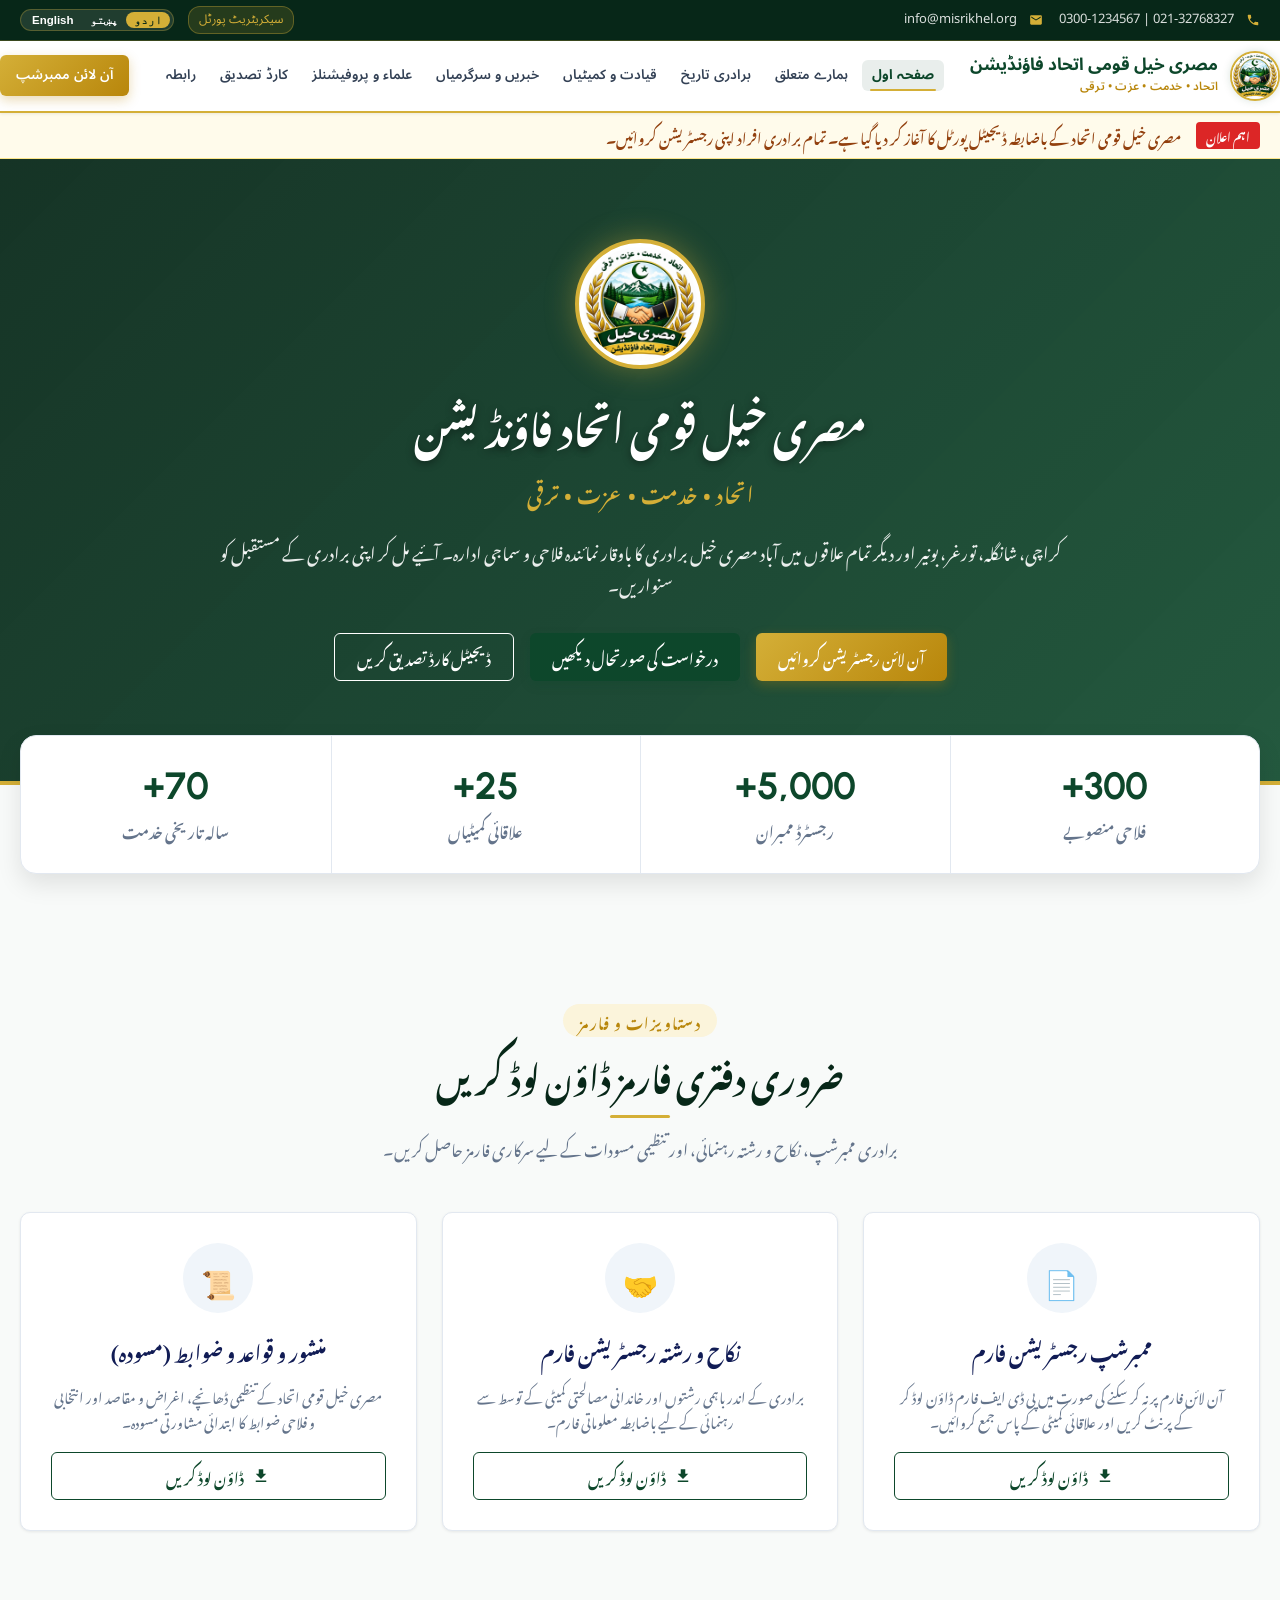
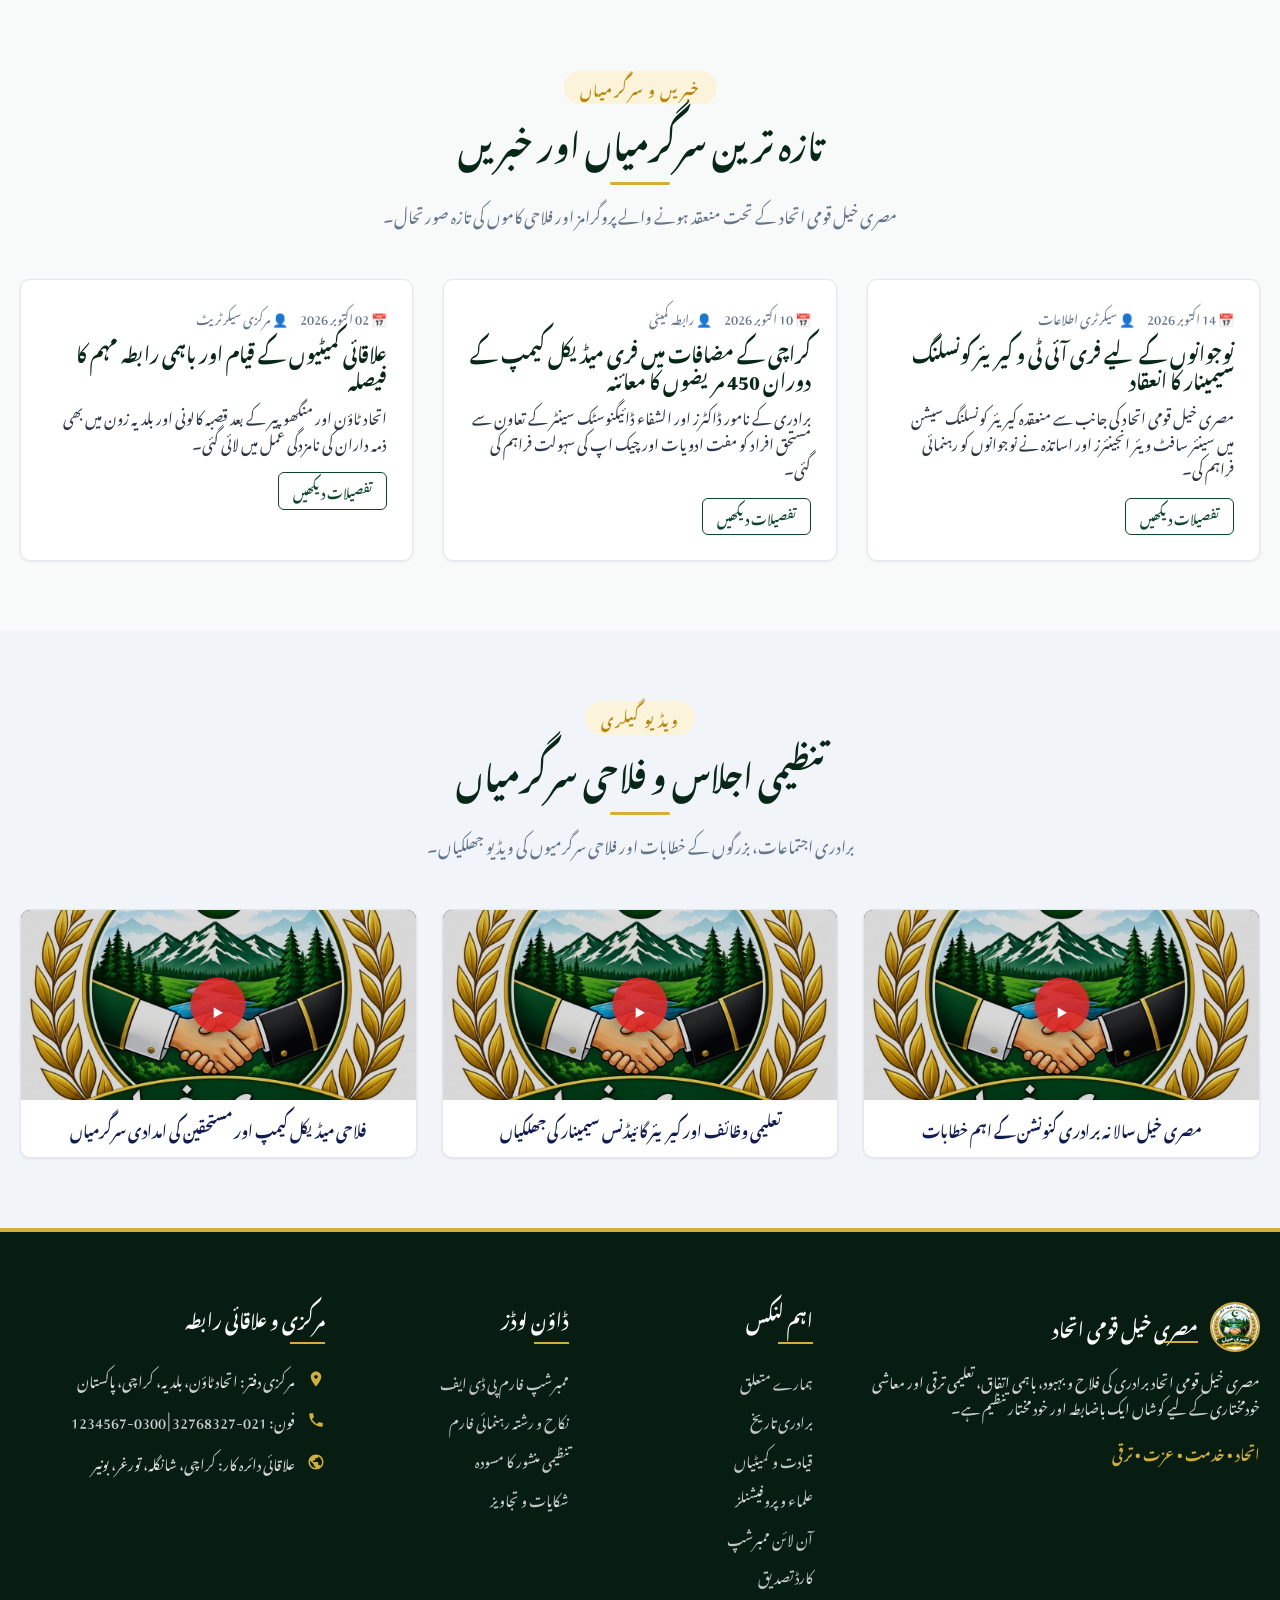
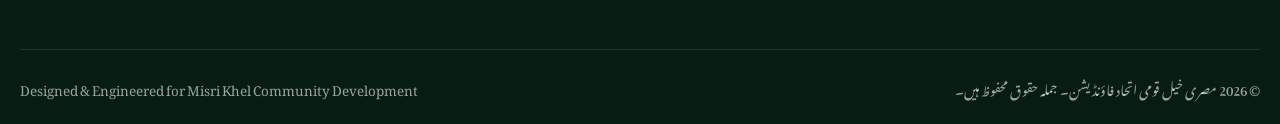
==== index.html @ 54c55845 "Move index.html to root directory" ====
<!DOCTYPE html>
<html lang="ur" dir="rtl">
<head>
    <meta charset="UTF-8">
    <meta name="viewport" content="width=device-width, initial-scale=1.0">
    <title>مصری خیل قومی اتحاد فاؤنڈیشن | Misri Khel Qaumi Ittehad</title>
    <link rel="icon" type="image/jpeg" href="/images/logo.jpg">
    <link rel="stylesheet" href="/frontend/src/css/style.css">
    <link rel="stylesheet" href="/frontend/src/css/rtl.css">
</head>
<body class="lang-ur">

    <!-- Top Contact Bar -->
    <div class="top-bar">
        <div class="container top-bar-inner">
            <div class="top-bar-contact">
                <div class="top-bar-contact-item">
                    <svg viewBox="0 0 24 24"><path d="M6.62 10.79c1.44 2.83 3.76 5.14 6.59 6.59l2.2-2.2c.27-.27.67-.36 1.02-.24 1.12.37 2.33.57 3.57.57.55 0 1 .45 1 1V20c0 .55-.45 1-1 1-9.39 0-17-7.61-17-17 0-.55.45-1 1-1h3.5c.55 0 1 .45 1 1 0 1.25.2 2.45.57 3.57.11.35.03.74-.25 1.02l-2.2 2.2z"/></svg>
                    <span>021-32768327 | 0300-1234567</span>
                </div>
                <div class="top-bar-contact-item">
                    <svg viewBox="0 0 24 24"><path d="M20 4H4c-1.1 0-2 .9-2 2v12c0 1.1.9 2 2 2h16c1.1 0 2-.9 2-2V6c0-1.1-.9-2-2-2zm0 4l-8 5-8-5V6l8 5 8-5v2z"/></svg>
                    <span>info@misrikhel.org</span>
                </div>
            </div>

            <div style="display: flex; align-items: center; gap: 14px;">
                <!-- Admin Secretariat Link in Top Utility Bar -->
                <a href="/admin.html" class="top-bar-admin-badge" data-i18n="nav_admin">
                    <svg width="12" height="12" viewBox="0 0 24 24" fill="currentColor"><path d="M18 8h-1V6c0-2.76-2.24-5-5-5S7 3.24 7 6v2H6c-1.1 0-2 .9-2 2v10c0 1.1.9 2 2 2h12c1.1 0 2-.9 2-2V10c0-1.1-.9-2-2-2zm-6 9c-1.1 0-2-.9-2-2s.9-2 2-2 2 .9 2 2-.9 2-2 2zm3.1-9H8.9V6c0-1.71 1.39-3.1 3.1-3.1 1.71 0 3.1 1.39 3.1 3.1v2z"/></svg>
                    <span>سیکریٹریٹ پورٹل</span>
                </a>

                <!-- Language Selector -->
                <div class="lang-selector">
                    <button class="lang-btn active" data-lang="ur">اردو</button>
                    <button class="lang-btn" data-lang="ps">پښتو</button>
                    <button class="lang-btn" data-lang="en">English</button>
                </div>
            </div>
        </div>
    </div>

    <!-- Main Navigation Header -->
    <header class="main-header">
        <div class="container header-inner">
            <a href="/index.html" class="brand-wrapper">
                <img src="/images/logo.jpg" alt="Logo" class="brand-logo">
                <div class="brand-titles">
                    <span class="brand-name" data-i18n="org_name">مصری خیل قومی اتحاد فاؤنڈیشن</span>
                    <span class="brand-motto" data-i18n="motto">اتحاد • خدمت • عزت • ترقی</span>
                </div>
            </a>

            <nav>
                <ul class="nav-menu">
                    <li><a href="/index.html" class="nav-link active" data-i18n="nav_home">صفحہ اول</a></li>
                    <li><a href="/about.html" class="nav-link" data-i18n="nav_about">ہمارے متعلق</a></li>
                    <li><a href="/history.html" class="nav-link" data-i18n="nav_history">برادری تاریخ</a></li>
                    <li><a href="/leadership.html" class="nav-link" data-i18n="nav_leadership">قیادت و کمیٹیاں</a></li>
                    <li><a href="/news-events.html" class="nav-link" data-i18n="nav_news">خبریں و سرگرمیاں</a></li>
                    <li><a href="/professionals.html" class="nav-link" data-i18n="nav_professionals">علماء و پروفیشنلز</a></li>
                    <li><a href="/verify.html" class="nav-link" data-i18n="nav_verify">کارڈ تصدیق</a></li>
                    <li><a href="/contact.html" class="nav-link" data-i18n="nav_contact">رابطہ</a></li>
                </ul>
            </nav>

            <div class="header-actions">
                <a href="/membership.html" class="btn btn-gold" data-i18n="btn_join">آن لائن ممبرشپ</a>
                <button class="mobile-toggle" aria-label="Toggle navigation">☰</button>
            </div>
        </div>
    </header>

    <!-- Urgent Announcement Marquee -->
    <div class="announcement-ticker">
        <div class="container ticker-inner">
            <span class="ticker-badge" data-i18n="ticker_label">اہم اعلان</span>
            <span class="ticker-text" data-i18n="ticker_text">مصری خیل قومی اتحاد کے باضابطہ ڈیجیٹل پورٹل کا آغاز کر دیا گیا ہے۔ تمام برادری افراد آن لائن رجسٹریشن فارم پر کر کے ڈیجیٹل کارڈ حاصل کر سکتے ہیں۔</span>
        </div>
    </div>

    <!-- Hero Section -->
    <section class="hero-section">
        <div class="container hero-content">
            <img src="/images/logo.jpg" alt="Misri Khel Emblem" class="hero-crest">
            <h1 class="hero-title" data-i18n="hero_title">مصری خیل قومی اتحاد فاؤنڈیشن</h1>
            <p class="hero-subtitle" data-i18n="hero_sub">اتحاد • خدمت • عزت • ترقی</p>
            <p class="hero-desc" data-i18n="hero_desc">
                کراچی، شانگلہ، تورغر، بونیر اور دیگر تمام علاقوں میں آباد مصری خیل برادری کا باوقار نمائندہ فلاحی و سماجی ادارہ۔ آئیے مل کر اپنی برادری کے مستقبل کو سنواریں اور باہمی تعاون کو فروغ دیں۔
            </p>
            <div class="hero-buttons">
                <a href="/membership.html" class="btn btn-gold" data-i18n="btn_apply">آن لائن رجسٹریشن کروائیں</a>
                <a href="/membership.html#track-status" class="btn btn-primary" data-i18n="btn_track">درخواست کی صورتحال دیکھیں</a>
                <a href="/verify.html" class="btn btn-outline" style="border-color: #fff; color: #fff;" data-i18n="btn_verify_hero">ڈیجیٹل کارڈ تصدیق کریں</a>
            </div>
        </div>
    </section>

    <!-- Live Statistics Counters (bmjr.net Counter Style) -->
    <section class="stats-section">
        <div class="container">
            <div class="stats-grid">
                <div class="stat-card">
                    <div class="stat-number">300+</div>
                    <div class="stat-label" data-i18n="stat_welfare">فلاحی منصوبے</div>
                </div>
                <div class="stat-card">
                    <div class="stat-number">5,000+</div>
                    <div class="stat-label" data-i18n="stat_members">رجسٹرڈ ممبران</div>
                </div>
                <div class="stat-card">
                    <div class="stat-number">25+</div>
                    <div class="stat-label" data-i18n="stat_committees">علاقائی کمیٹیاں</div>
                </div>
                <div class="stat-card">
                    <div class="stat-number">70+</div>
                    <div class="stat-label" data-i18n="stat_serving">سالہ تاریخی خدمت</div>
                </div>
            </div>
        </div>
    </section>

    <!-- Download Center (Bantva Memon Jamat Style Download Box) -->
    <section class="section-padding" id="downloads-section">
        <div class="container">
            <div class="section-header">
                <span class="section-tag" data-i18n="dl_section_tag">دستاویزات و فارمز</span>
                <h2 class="section-title" data-i18n="dl_section_title">ضروری دفتری فارمز ڈاؤن لوڈ کریں</h2>
                <p class="section-subtitle" data-i18n="dl_sub">برادری ممبرشپ، نکاح و رشتہ رہنمائی، اور تنظیمی مسودات کے لیے سرکاری فارمز حاصل کریں۔</p>
            </div>

            <div class="downloads-grid">
                <!-- Download Card 1: Membership Form -->
                <div class="download-box">
                    <div class="download-icon">📄</div>
                    <h3 class="download-title" data-i18n="dl_card1_title">ممبرشپ رجسٹریشن فارم</h3>
                    <p style="color: var(--text-muted); font-size: 14px; margin-bottom: 20px;">
                        آن لائن فارم پر نہ کر سکنے کی صورت میں پی ڈی ایف فارم ڈاؤن لوڈ کر کے پرنٹ کریں اور علاقائی کمیٹی کے پاس جمع کروائیں۔
                    </p>
                    <a href="/static/cards/card_MKQI_2026_0001.pdf" target="_blank" class="btn btn-outline" style="width: 100%;">
                        <svg width="18" height="18" viewBox="0 0 24 24" fill="currentColor"><path d="M19 9h-4V3H9v6H5l7 7 7-7zM5 18v2h14v-2H5z"/></svg>
                        <span data-i18n="btn_download">ڈاؤن لوڈ کریں (PDF)</span>
                    </a>
                </div>

                <!-- Download Card 2: Engagement / Family Liaison Form -->
                <div class="download-box">
                    <div class="download-icon">🤝</div>
                    <h3 class="download-title" data-i18n="dl_card2_title">نکاح و رشتہ رجسٹریشن فارم</h3>
                    <p style="color: var(--text-muted); font-size: 14px; margin-bottom: 20px;">
                        برادری کے اندر باہمی رشتوں اور خاندانی مصالحتی کمیٹی کے توسط سے رہنمائی کے لیے باضابطہ معلوماتی فارم۔
                    </p>
                    <a href="/static/cards/card_MKQI_2026_0001.pdf" target="_blank" class="btn btn-outline" style="width: 100%;">
                        <svg width="18" height="18" viewBox="0 0 24 24" fill="currentColor"><path d="M19 9h-4V3H9v6H5l7 7 7-7zM5 18v2h14v-2H5z"/></svg>
                        <span data-i18n="btn_download">ڈاؤن لوڈ کریں (PDF)</span>
                    </a>
                </div>

                <!-- Download Card 3: Constitution / By-laws Draft -->
                <div class="download-box">
                    <div class="download-icon">📜</div>
                    <h3 class="download-title" data-i18n="dl_card3_title">منشور و قواعد و ضوابط (مسودہ)</h3>
                    <p style="color: var(--text-muted); font-size: 14px; margin-bottom: 20px;">
                        مصری خیل قومی اتحاد کے تنظیمی ڈھانچے، اغراض و مقاصد اور انتخابی و فلاحی ضوابط کا ابتدائی مشاورتی مسودہ۔
                    </p>
                    <a href="/static/cards/card_MKQI_2026_0001.pdf" target="_blank" class="btn btn-outline" style="width: 100%;">
                        <svg width="18" height="18" viewBox="0 0 24 24" fill="currentColor"><path d="M19 9h-4V3H9v6H5l7 7 7-7zM5 18v2h14v-2H5z"/></svg>
                        <span data-i18n="btn_download">ڈاؤن لوڈ کریں (PDF)</span>
                    </a>
                </div>
            </div>
        </div>
    </section>


    <!-- News & Activities Section -->
    <section class="section-padding">
        <div class="container">
            <div class="section-header">
                <span class="section-tag" data-i18n="nav_news">خبریں و سرگرمیاں</span>
                <h2 class="section-title">تازہ ترین سرگرمیاں اور خبریں</h2>
                <p class="section-subtitle">مصری خیل قومی اتحاد کے تحت منعقد ہونے والے پروگرامز اور فلاحی کاموں کی تازہ صورتحال۔</p>
            </div>

            <div class="news-grid" id="news-container">
                <div class="news-card">
                    <div class="news-body">
                        <div class="news-meta">
                            <span>📅 14 اکتوبر 2026</span>
                            <span>👤 سیکرٹری اطلاعات</span>
                        </div>
                        <h3 class="news-title">نوجوانوں کے لیے فری آئی ٹی و کیریئر کونسلنگ سیمینار کا انعقاد</h3>
                        <p class="news-excerpt">
                            مصری خیل قومی اتحاد کی جانب سے منعقدہ کیریئر کونسلنگ سیشن میں سینئر سافٹ ویئر انجینئرز اور اساتذہ نے نوجوانوں کو رہنمائی فراہم کی۔
                        </p>
                        <a href="/news-events.html" class="btn btn-outline" style="padding: 6px 14px; font-size: 13px;">تفصیلات دیکھیں</a>
                    </div>
                </div>

                <div class="news-card">
                    <div class="news-body">
                        <div class="news-meta">
                            <span>📅 10 اکتوبر 2026</span>
                            <span>👤 رابطہ کمیٹی</span>
                        </div>
                        <h3 class="news-title">کراچی کے مضافات میں فری میڈیکل کیمپ کے دوران 450 مریضوں کا معائنہ</h3>
                        <p class="news-excerpt">
                            برادری کے نامور ڈاکٹرز اور الشفاء ڈائیگنوسٹک سینٹر کے تعاون سے مستحق افراد کو مفت ادویات اور چیک اپ کی سہولت فراہم کی گئی۔
                        </p>
                        <a href="/news-events.html" class="btn btn-outline" style="padding: 6px 14px; font-size: 13px;">تفصیلات دیکھیں</a>
                    </div>
                </div>

                <div class="news-card">
                    <div class="news-body">
                        <div class="news-meta">
                            <span>📅 02 اکتوبر 2026</span>
                            <span>👤 مرکزی سیکرٹریٹ</span>
                        </div>
                        <h3 class="news-title">علاقائی کمیٹیوں کے قیام اور باہمی رابطہ مہم کا فیصلہ</h3>
                        <p class="news-excerpt">
                            اتحاد ٹاؤن اور منگھوپیر کے بعد قصبہ کالونی اور بلدیہ زون میں بھی ذمہ داران کی نامزدگی عمل میں لائی گئی۔
                        </p>
                        <a href="/news-events.html" class="btn btn-outline" style="padding: 6px 14px; font-size: 13px;">تفصیلات دیکھیں</a>
                    </div>
                </div>
            </div>
        </div>
    </section>

    <!-- Video Gallery Section (Matching bmjr.net Video Grid) -->
    <section class="section-padding" style="background: #F1F5F9;">
        <div class="container">
            <div class="section-header">
                <span class="section-tag" data-i18n="video_tag">ویڈیو گیلری</span>
                <h2 class="section-title" data-i18n="video_title">تنظیمی اجلاس و فلاحی سرگرمیاں</h2>
                <p class="section-subtitle">برادری اجتماعات، بزرگوں کے خطابات اور فلاحی سرگرمیوں کی ویڈیو جھلکیاں۔</p>
            </div>

            <div class="video-grid">
                <div class="video-card">
                    <div class="video-thumb">
                        <img src="/images/logo.jpg" alt="Video thumb">
                        <div class="video-play-btn">▶</div>
                    </div>
                    <div class="video-title">مصری خیل سالانہ برادری کنونشن کے اہم خطابات</div>
                </div>

                <div class="video-card">
                    <div class="video-thumb">
                        <img src="/images/logo.jpg" alt="Video thumb">
                        <div class="video-play-btn">▶</div>
                    </div>
                    <div class="video-title">تعلیمی وظائف اور کیریئر گائیڈنس سیمینار کی جھلکیاں</div>
                </div>

                <div class="video-card">
                    <div class="video-thumb">
                        <img src="/images/logo.jpg" alt="Video thumb">
                        <div class="video-play-btn">▶</div>
                    </div>
                    <div class="video-title">فلاحی میڈیکل کیمپ اور مستحقین کی امدادی سرگرمیاں</div>
                </div>
            </div>
        </div>
    </section>

    <!-- Institutional Footer (Bantva Memon Jamat Style) -->
    <footer class="main-footer">
        <div class="container">
            <div class="footer-grid">
                <!-- Col 1: About -->
                <div class="footer-col footer-about">
                    <div style="display: flex; align-items: center; gap: 12px; margin-bottom: 15px;">
                        <img src="/images/logo.jpg" alt="Logo" style="width: 50px; height: 50px; border-radius: 50%; border: 2px solid var(--secondary);">
                        <h4 style="margin-bottom: 0; padding-bottom: 0;" data-i18n="org_name_short">مصری خیل قومی اتحاد</h4>
                    </div>
                    <p data-i18n="footer_about_text">
                        مصری خیل قومی اتحاد برادری کی فلاح و بہبود، باہمی اتفاق، تعلیمی ترقی اور معاشی خودمختاری کے لیے کوشاں ایک باضابطہ اور خود مختار تنظیم ہے۔
                    </p>
                    <p style="color: var(--secondary); font-weight: 600;" data-i18n="motto">اتحاد • خدمت • عزت • ترقی</p>
                </div>

                <!-- Col 2: Quick Links -->
                <div class="footer-col">
                    <h4 data-i18n="footer_links_title">اہم لنکس</h4>
                    <ul class="footer-links">
                        <li><a href="/about.html" data-i18n="nav_about">ہمارے متعلق</a></li>
                        <li><a href="/history.html" data-i18n="nav_history">برادری تاریخ</a></li>
                        <li><a href="/leadership.html" data-i18n="nav_leadership">قیادت و کمیٹیاں</a></li>
                        <li><a href="/professionals.html" data-i18n="nav_professionals">علماء و پروفیشنلز ڈائریکٹری</a></li>
                        <li><a href="/membership.html" data-i18n="btn_join">آن لائن ممبرشپ فارم</a></li>
                        <li><a href="/verify.html" data-i18n="nav_verify">ڈیجیٹل کارڈ کی تصدیق</a></li>
                    </ul>
                </div>

                <!-- Col 3: Downloads & Policies -->
                <div class="footer-col">
                    <h4 data-i18n="nav_downloads">ڈاؤن لوڈز و منشور</h4>
                    <ul class="footer-links">
                        <li><a href="#downloads-section">ممبرشپ فارم پی ڈی ایف</a></li>
                        <li><a href="#downloads-section">نکاح و رشتہ رہنمائی فارم</a></li>
                        <li><a href="#downloads-section">تنظیمی منشور کا مسودہ</a></li>
                        <li><a href="/contact.html">شکایات و تجاویز</a></li>
                    </ul>
                </div>

                <!-- Col 4: Contact & Secretariat -->
                <div class="footer-col">
                    <h4 data-i18n="footer_contact_title">مرکزی و علاقائی رابطہ</h4>
                    <div class="footer-contact-item">
                        <svg viewBox="0 0 24 24"><path d="M12 2C8.13 2 5 5.13 5 9c0 5.25 7 13 7 13s7-7.75 7-13c0-3.87-3.13-7-7-7zm0 9.5c-1.38 0-2.5-1.12-2.5-2.5s1.12-2.5 2.5-2.5 2.5 1.12 2.5 2.5-1.12 2.5-2.5 2.5z"/></svg>
                        <span data-i18n="footer_address">مرکزی دفتر: اتحاد ٹاؤن، بلدیہ، کراچی، پاکستان</span>
                    </div>
                    <div class="footer-contact-item">
                        <svg viewBox="0 0 24 24"><path d="M6.62 10.79c1.44 2.83 3.76 5.14 6.59 6.59l2.2-2.2c.27-.27.67-.36 1.02-.24 1.12.37 2.33.57 3.57.57.55 0 1 .45 1 1V20c0 .55-.45 1-1 1-9.39 0-17-7.61-17-17 0-.55.45-1 1-1h3.5c.55 0 1 .45 1 1 0 1.25.2 2.45.57 3.57.11.35.03.74-.25 1.02l-2.2 2.2z"/></svg>
                        <span>فون: 021-32768327 | 0300-1234567</span>
                    </div>
                    <div class="footer-contact-item">
                        <svg viewBox="0 0 24 24"><path d="M12 2C6.48 2 2 6.48 2 12s4.48 10 10 10 10-4.48 10-10S17.52 2 12 2zm-1 17.93c-3.95-.49-7-3.85-7-7.93 0-.62.08-1.21.21-1.79L9 15v1c0 1.1.9 2 2 2v1.93zm6.9-2.54c-.26-.81-1-1.39-1.9-1.39h-1v-3c0-.55-.45-1-1-1H8v-2h2c.55 0 1-.45 1-1V7h2c1.1 0 2-.9 2-2v-.41c2.93 1.19 5 4.06 5 7.41 0 2.08-.8 3.97-2.1 5.39z"/></svg>
                        <span data-i18n="footer_regions">علاقائی دائرہ کار: کراچی، شانگلہ، تورغر، بونیر</span>
                    </div>
                </div>
            </div>

            <div class="footer-bottom">
                <span data-i18n="copyright">© 2026 مصری خیل قومی اتحاد فاؤنڈیشن۔ جملہ حقوق محفوظ ہیں۔</span>
                <span>Designed & Engineered for Misri Khel Community Development</span>
            </div>
        </div>
    </footer>

    <!-- Scripts -->
    <script src="/frontend/src/js/i18n.js"></script>
    <script src="/frontend/src/js/api.js"></script>
    <script src="/frontend/src/js/app.js"></script>
</body>
</html>
---- frontend/src/css/style.css ----
/* Misri Khel Qaumi Ittehad - Design System & Stylesheet */
@import url('https://fonts.googleapis.com/css2?family=Noto+Nastaliq+Urdu:wght@400;700&family=Noto+Sans+Arabic:wght@400;600;700&family=Outfit:wght@300;400;500;600;700&family=Urbanist:wght@400;500;600;700&display=swap');

:root {
    --primary: #0D472B;
    --primary-light: #145A32;
    --primary-dark: #072718;
    --secondary: #D4AF37;
    --secondary-dark: #B8860B;
    --secondary-light: #FBF4DB;
    --accent: #F59E0B;
    --dark: #111C55;
    --text-main: #2D3748;
    --text-muted: #64748B;
    --bg-light: #F8FAF9;
    --bg-subtle: #F0F5FA;
    --white: #FFFFFF;
    --border: #E2E8F0;
    --shadow-sm: 0 1px 3px rgba(0,0,0,0.08);
    --shadow-md: 0 4px 14px rgba(13, 71, 43, 0.08);
    --shadow-lg: 0 10px 25px rgba(0,0,0,0.1);
    --radius-sm: 6px;
    --radius-md: 10px;
    --radius-lg: 16px;
    --radius-full: 9999px;
    --font-en: 'Urbanist', 'Outfit', sans-serif;
    --font-ur: 'Noto Nastaliq Urdu', 'Noto Sans Arabic', serif;
    --font-ps: 'Noto Sans Arabic', 'Noto Nastaliq Urdu', sans-serif;
    --transition: all 0.25s ease-in-out;
}

* {
    margin: 0;
    padding: 0;
    box-sizing: border-box;
}

body {
    font-family: var(--font-ur);
    color: var(--text-main);
    background-color: var(--bg-light);
    line-height: 1.8;
    overflow-x: hidden;
}

body.lang-en {
    font-family: var(--font-en);
    line-height: 1.6;
}

body.lang-ps {
    font-family: var(--font-ps);
    line-height: 1.8;
}

a {
    color: inherit;
    text-decoration: none;
    transition: var(--transition);
}

img {
    max-width: 100%;
    height: auto;
    display: block;
}

/* Container */
.container {
    width: 100%;
    max-width: 1280px;
    margin: 0 auto;
    padding: 0 20px;
}

/* Top Bar */
.top-bar {
    background: #072718;
    color: rgba(255, 255, 255, 0.9);
    font-size: 13px;
    padding: 6px 0;
    border-bottom: 1px solid rgba(212, 175, 55, 0.25);
    font-family: 'Noto Sans Arabic', 'Segoe UI', Tahoma, sans-serif;
}

.top-bar-inner {
    display: flex;
    justify-content: space-between;
    align-items: center;
    gap: 12px;
}

.top-bar-contact {
    display: flex;
    align-items: center;
    gap: 16px;
}

.top-bar-contact-item {
    display: flex;
    align-items: center;
    gap: 6px;
    color: rgba(255, 255, 255, 0.85);
}

.top-bar-contact-item svg {
    fill: var(--secondary);
    width: 14px;
    height: 14px;
}

.top-bar-admin-badge {
    display: inline-flex;
    align-items: center;
    gap: 5px;
    padding: 2px 10px;
    border-radius: 12px;
    background: rgba(212, 175, 55, 0.15);
    border: 1px solid rgba(212, 175, 55, 0.35);
    color: var(--secondary);
    font-size: 12px;
    text-decoration: none;
    transition: var(--transition);
}

.top-bar-admin-badge:hover {
    background: var(--secondary);
    color: #072718;
}

.top-bar-social {
    display: flex;
    align-items: center;
    gap: 12px;
}

.top-bar-social a {
    color: rgba(255, 255, 255, 0.85);
    display: flex;
    align-items: center;
    justify-content: center;
    transition: var(--transition);
}

.top-bar-social a:hover {
    color: var(--secondary);
}

/* Language Selector */
.lang-selector {
    display: flex;
    align-items: center;
    background: rgba(255, 255, 255, 0.1);
    border: 1px solid rgba(212, 175, 55, 0.3);
    border-radius: 16px;
    padding: 2px 3px;
}

.lang-btn {
    background: transparent;
    border: none;
    color: #fff;
    padding: 2px 8px;
    font-size: 11.5px;
    cursor: pointer;
    border-radius: 12px;
    transition: var(--transition);
    font-weight: 600;
}

.lang-btn.active {
    background: var(--secondary);
    color: #072718;
}

/* Main Navigation Bar */
.main-header {
    background: #fff;
    box-shadow: var(--shadow-sm);
    position: sticky;
    top: 0;
    z-index: 1000;
    border-bottom: 2px solid var(--secondary);
}

.header-inner {
    display: flex;
    align-items: center;
    justify-content: space-between;
    padding: 10px 0;
    gap: 15px;
}

.brand-wrapper {
    display: flex;
    align-items: center;
    gap: 12px;
    flex-shrink: 0;
    text-decoration: none;
}

.brand-logo {
    width: 50px;
    height: 50px;
    object-fit: contain;
    border-radius: 50%;
    box-shadow: 0 0 8px rgba(13, 71, 43, 0.15);
    border: 2px solid var(--secondary);
    background: #fff;
    flex-shrink: 0;
}

.brand-titles {
    display: flex;
    flex-direction: column;
}

.brand-name {
    font-size: 17px;
    font-weight: 700;
    color: var(--primary);
    line-height: 1.25;
    font-family: 'Noto Sans Arabic', 'Segoe UI', Tahoma, sans-serif;
}

.brand-motto {
    font-size: 11.5px;
    color: var(--secondary-dark);
    font-weight: 600;
    letter-spacing: 0.2px;
    font-family: 'Noto Sans Arabic', 'Segoe UI', Tahoma, sans-serif;
}

.nav-menu {
    display: flex;
    align-items: center;
    list-style: none;
    gap: 4px;
    margin: 0;
    padding: 0;
    font-family: 'Noto Sans Arabic', 'Segoe UI', Tahoma, sans-serif;
}

.nav-link {
    font-size: 13.5px;
    font-weight: 600;
    color: #334155;
    padding: 6px 10px;
    border-radius: 6px;
    position: relative;
    transition: var(--transition);
    white-space: nowrap;
    display: inline-block;
    line-height: 1.4;
    text-decoration: none;
}

.nav-link:hover {
    color: var(--primary);
    background: rgba(13, 71, 43, 0.06);
}

.nav-link.active {
    color: var(--primary);
    background: rgba(13, 71, 43, 0.09);
    font-weight: 700;
}

.nav-link.active::after {
    content: '';
    position: absolute;
    bottom: 0px;
    left: 8px;
    right: 8px;
    height: 2px;
    background: var(--secondary);
    border-radius: 2px;
}

.header-actions {
    display: flex;
    align-items: center;
    gap: 10px;
    flex-shrink: 0;
}

.header-actions .btn {
    padding: 8px 16px;
    font-size: 13.5px;
    white-space: nowrap;
    font-family: 'Noto Sans Arabic', 'Segoe UI', Tahoma, sans-serif;
    border-radius: 6px;
}

.btn {
    display: inline-flex;
    align-items: center;
    justify-content: center;
    gap: 8px;
    padding: 10px 22px;
    border-radius: var(--radius-sm);
    font-weight: 600;
    font-size: 14.5px;
    cursor: pointer;
    border: none;
    transition: var(--transition);
}

.btn-primary {
    background: var(--primary);
    color: #fff;
    box-shadow: 0 4px 10px rgba(13, 71, 43, 0.25);
}

.btn-primary:hover {
    background: var(--primary-light);
    transform: translateY(-2px);
    box-shadow: 0 6px 15px rgba(13, 71, 43, 0.35);
}

.btn-gold {
    background: linear-gradient(135deg, #D4AF37 0%, #B8860B 100%);
    color: #fff;
    box-shadow: 0 4px 12px rgba(184, 134, 11, 0.3);
}

.btn-gold:hover {
    background: linear-gradient(135deg, #E5C158 0%, #D4AF37 100%);
    color: var(--primary-dark);
    transform: translateY(-2px);
}

.btn-outline {
    background: transparent;
    border: 1.5px solid var(--primary);
    color: var(--primary);
}

.btn-outline:hover {
    background: var(--primary);
    color: #fff;
}

.mobile-toggle {
    display: none;
    background: transparent;
    border: none;
    cursor: pointer;
    font-size: 24px;
    color: var(--primary);
}

/* Urgent Announcement Bar */
.announcement-ticker {
    background: #FFFBEB;
    border-bottom: 1px solid #FDE68A;
    padding: 9px 0;
    font-size: 14px;
    display: flex;
    align-items: center;
}

.ticker-inner {
    display: flex;
    align-items: center;
    gap: 15px;
}

.ticker-badge {
    background: #DC2626;
    color: #fff;
    font-size: 12px;
    font-weight: 700;
    padding: 3px 10px;
    border-radius: 4px;
    white-space: nowrap;
}

.ticker-text {
    color: #92400E;
    font-weight: 600;
}

/* Hero Section */
.hero-section {
    position: relative;
    background: linear-gradient(135deg, rgba(7, 39, 24, 0.94) 0%, rgba(13, 71, 43, 0.90) 100%), url('/public/images/hero-bg.jpg') center/cover no-repeat;
    color: #fff;
    padding: 80px 0 100px;
    text-align: center;
    border-bottom: 4px solid var(--secondary);
}

.hero-content {
    max-width: 900px;
    margin: 0 auto;
}

.hero-crest {
    width: 130px;
    height: 130px;
    margin: 0 auto 20px;
    border-radius: 50%;
    border: 4px solid var(--secondary);
    box-shadow: 0 0 30px rgba(212, 175, 55, 0.4);
    background: #fff;
    padding: 4px;
}

.hero-title {
    font-size: 38px;
    font-weight: 700;
    color: #fff;
    margin-bottom: 15px;
    text-shadow: 0 2px 8px rgba(0,0,0,0.4);
}

.hero-subtitle {
    font-size: 20px;
    color: var(--secondary);
    font-weight: 600;
    margin-bottom: 25px;
    letter-spacing: 1px;
}

.hero-desc {
    font-size: 17px;
    line-height: 1.9;
    color: rgba(255, 255, 255, 0.9);
    margin-bottom: 35px;
}

.hero-buttons {
    display: flex;
    justify-content: center;
    gap: 16px;
    flex-wrap: wrap;
}

/* Stats Counter Section (Bantva Memon Jamat Style) */
.stats-section {
    margin-top: -50px;
    position: relative;
    z-index: 10;
    margin-bottom: 60px;
}

.stats-grid {
    display: grid;
    grid-template-columns: repeat(4, 1fr);
    background: #fff;
    border-radius: var(--radius-lg);
    box-shadow: var(--shadow-lg);
    border: 1px solid var(--border);
    overflow: hidden;
}

.stat-card {
    padding: 30px 20px;
    text-align: center;
    border-right: 1px solid var(--border);
    transition: var(--transition);
}

.stat-card:last-child {
    border-right: none;
}

.stat-card:hover {
    background: #FCFBF7;
    transform: translateY(-3px);
}

.stat-number {
    font-size: 38px;
    font-weight: 700;
    color: var(--primary);
    font-family: var(--font-en);
    line-height: 1.1;
    margin-bottom: 8px;
}

.stat-label {
    font-size: 15px;
    color: var(--text-muted);
    font-weight: 600;
}

/* Section Common Styles */
.section-padding {
    padding: 70px 0;
}

.section-header {
    text-align: center;
    max-width: 700px;
    margin: 0 auto 50px;
}

.section-tag {
    display: inline-block;
    color: var(--secondary-dark);
    font-size: 14px;
    font-weight: 700;
    text-transform: uppercase;
    letter-spacing: 1.5px;
    margin-bottom: 8px;
    background: var(--secondary-light);
    padding: 4px 16px;
    border-radius: 20px;
}

.section-title {
    font-size: 32px;
    color: var(--primary-dark);
    font-weight: 700;
    margin-bottom: 15px;
    position: relative;
}

.section-title::after {
    content: '';
    display: block;
    width: 60px;
    height: 3px;
    background: var(--secondary);
    margin: 12px auto 0;
    border-radius: 2px;
}

.section-subtitle {
    font-size: 16px;
    color: var(--text-muted);
}

/* Memon Samaj Magazine / Publication Grid */
.samaj-grid {
    display: grid;
    grid-template-columns: repeat(auto-fill, minmax(280px, 1fr));
    gap: 30px;
}

.samaj-card {
    background: #fff;
    border-radius: var(--radius-md);
    overflow: hidden;
    box-shadow: var(--shadow-sm);
    border: 1px solid var(--border);
    transition: var(--transition);
    display: flex;
    flex-direction: column;
}

.samaj-card:hover {
    transform: translateY(-5px);
    box-shadow: var(--shadow-md);
    border-color: var(--secondary);
}

.samaj-thumbnail {
    position: relative;
    height: 320px;
    background: #EEF2F6;
    display: flex;
    align-items: center;
    justify-content: center;
    overflow: hidden;
}

.samaj-thumbnail img {
    width: 100%;
    height: 100%;
    object-fit: cover;
    transition: transform 0.4s ease;
}

.samaj-card:hover .samaj-thumbnail img {
    transform: scale(1.05);
}

.samaj-badge {
    position: absolute;
    top: 15px;
    right: 15px;
    background: var(--primary);
    color: #fff;
    font-size: 12px;
    font-weight: 600;
    padding: 5px 12px;
    border-radius: 4px;
    box-shadow: 0 2px 6px rgba(0,0,0,0.2);
}

.samaj-body {
    padding: 20px;
    flex-grow: 1;
    display: flex;
    flex-direction: column;
    justify-content: space-between;
}

.samaj-title {
    font-size: 18px;
    font-weight: 700;
    color: var(--primary-dark);
    margin-bottom: 12px;
    line-height: 1.4;
}

.samaj-readmore {
    display: inline-flex;
    align-items: center;
    gap: 6px;
    color: var(--primary);
    font-weight: 600;
    font-size: 14px;
    margin-top: 15px;
}

.samaj-readmore:hover {
    color: var(--secondary-dark);
}

/* Downloads Section (bmjr.net Style) */
.downloads-grid {
    display: grid;
    grid-template-columns: repeat(auto-fit, minmax(320px, 1fr));
    gap: 25px;
}

.download-box {
    background: #fff;
    border-radius: var(--radius-md);
    padding: 30px;
    border: 1px solid var(--border);
    text-align: center;
    box-shadow: var(--shadow-sm);
    transition: var(--transition);
}

.download-box:hover {
    transform: translateY(-6px);
    box-shadow: var(--shadow-md);
    border-color: var(--primary);
}

.download-icon {
    width: 70px;
    height: 70px;
    background: var(--bg-subtle);
    border-radius: 50%;
    display: flex;
    align-items: center;
    justify-content: center;
    margin: 0 auto 20px;
    color: var(--primary);
    font-size: 28px;
}

.download-title {
    font-size: 19px;
    font-weight: 700;
    color: var(--dark);
    margin-bottom: 15px;
}

/* News & Activities Cards */
.news-grid {
    display: grid;
    grid-template-columns: repeat(auto-fit, minmax(340px, 1fr));
    gap: 30px;
}

.news-card {
    background: #fff;
    border-radius: var(--radius-md);
    border: 1px solid var(--border);
    overflow: hidden;
    box-shadow: var(--shadow-sm);
    transition: var(--transition);
}

.news-card:hover {
    transform: translateY(-5px);
    box-shadow: var(--shadow-md);
}

.news-body {
    padding: 25px;
}

.news-meta {
    font-size: 13px;
    color: var(--text-muted);
    margin-bottom: 10px;
    display: flex;
    align-items: center;
    gap: 12px;
}

.news-title {
    font-size: 19px;
    font-weight: 700;
    color: var(--primary-dark);
    margin-bottom: 12px;
    line-height: 1.4;
}

.news-excerpt {
    font-size: 15px;
    color: var(--text-main);
    line-height: 1.7;
    margin-bottom: 18px;
}

/* Video Gallery Section */
.video-grid {
    display: grid;
    grid-template-columns: repeat(auto-fit, minmax(280px, 1fr));
    gap: 25px;
}

.video-card {
    background: #fff;
    border-radius: var(--radius-md);
    overflow: hidden;
    border: 1px solid var(--border);
    box-shadow: var(--shadow-sm);
}

.video-thumb {
    position: relative;
    height: 190px;
    background: #000;
}

.video-thumb img {
    width: 100%;
    height: 100%;
    object-fit: cover;
    opacity: 0.85;
}

.video-play-btn {
    position: absolute;
    top: 50%;
    left: 50%;
    transform: translate(-50%, -50%);
    width: 55px;
    height: 55px;
    background: rgba(220, 38, 38, 0.9);
    border-radius: 50%;
    display: flex;
    align-items: center;
    justify-content: center;
    color: #fff;
    font-size: 20px;
    cursor: pointer;
    box-shadow: 0 0 20px rgba(0,0,0,0.5);
    transition: var(--transition);
}

.video-play-btn:hover {
    transform: translate(-50%, -50%) scale(1.1);
    background: #DC2626;
}

.video-title {
    padding: 15px;
    font-size: 15px;
    font-weight: 700;
    color: var(--dark);
    text-align: center;
}

/* Footer (Institutional & Prestigious) */
.main-footer {
    background: #071D12;
    color: rgba(255, 255, 255, 0.8);
    padding: 70px 0 25px;
    border-top: 4px solid var(--secondary);
}

.footer-grid {
    display: grid;
    grid-template-columns: 2fr 1fr 1fr 1.5fr;
    gap: 40px;
    margin-bottom: 50px;
}

.footer-col h4 {
    color: #fff;
    font-size: 18px;
    font-weight: 700;
    margin-bottom: 22px;
    position: relative;
    padding-bottom: 10px;
}

.footer-col h4::after {
    content: '';
    position: absolute;
    bottom: 0;
    right: 0;
    width: 35px;
    height: 2px;
    background: var(--secondary);
}

body.lang-en .footer-col h4::after {
    right: auto;
    left: 0;
}

.footer-about p {
    font-size: 14.5px;
    line-height: 1.8;
    margin-bottom: 20px;
}

.footer-links {
    list-style: none;
}

.footer-links li {
    margin-bottom: 10px;
}

.footer-links a {
    color: rgba(255, 255, 255, 0.75);
    font-size: 14.5px;
    display: inline-block;
    transition: var(--transition);
}

.footer-links a:hover {
    color: var(--secondary);
    transform: translateX(-4px);
}

body.lang-en .footer-links a:hover {
    transform: translateX(4px);
}

.footer-contact-item {
    display: flex;
    align-items: flex-start;
    gap: 12px;
    margin-bottom: 15px;
    font-size: 14.5px;
}

.footer-contact-item svg {
    fill: var(--secondary);
    width: 18px;
    height: 18px;
    flex-shrink: 0;
    margin-top: 4px;
}

.footer-bottom {
    padding-top: 25px;
    border-top: 1px solid rgba(255, 255, 255, 0.1);
    display: flex;
    justify-content: space-between;
    align-items: center;
    flex-wrap: wrap;
    gap: 15px;
    font-size: 13.5px;
    color: rgba(255, 255, 255, 0.6);
}

/* Forms & Membership Portal */
.form-card {
    background: #fff;
    border-radius: var(--radius-lg);
    padding: 40px;
    box-shadow: var(--shadow-md);
    border: 1px solid var(--border);
    max-width: 800px;
    margin: 0 auto;
}

.form-group {
    margin-bottom: 20px;
}

.form-label {
    display: block;
    font-size: 14.5px;
    font-weight: 600;
    color: var(--primary-dark);
    margin-bottom: 6px;
}

.form-control {
    width: 100%;
    padding: 12px 16px;
    border: 1.5px solid var(--border);
    border-radius: var(--radius-sm);
    font-size: 15px;
    font-family: inherit;
    transition: var(--transition);
    background: #FAFAFA;
}

.form-control:focus {
    border-color: var(--primary);
    background: #fff;
    outline: none;
    box-shadow: 0 0 0 3px rgba(13, 71, 43, 0.12);
}

.form-row {
    display: grid;
    grid-template-columns: 1fr 1fr;
    gap: 20px;
}

/* Responsive Breakpoints */
@media (max-width: 1024px) {
    .footer-grid {
        grid-template-columns: 1fr 1fr;
    }
    .stats-grid {
        grid-template-columns: repeat(2, 1fr);
    }
    .stat-card:nth-child(2) {
        border-right: none;
    }
    .stat-card {
        border-bottom: 1px solid var(--border);
    }
}

@media (max-width: 768px) {
    .nav-menu {
        display: none;
    }
    .nav-menu.show {
        display: flex;
        flex-direction: column;
        position: absolute;
        top: 100%;
        left: 0;
        right: 0;
        background: #fff;
        padding: 20px;
        box-shadow: var(--shadow-lg);
        border-bottom: 3px solid var(--secondary);
    }
    .mobile-toggle {
        display: block;
    }
    .header-actions .btn {
        display: none;
    }
    .hero-title {
        font-size: 28px;
    }
    .hero-subtitle {
        font-size: 16px;
    }
    .footer-grid {
        grid-template-columns: 1fr;
    }
    .form-row {
        grid-template-columns: 1fr;
    }
    .stats-grid {
        grid-template-columns: 1fr;
    }
    .stat-card {
        border-right: none;
    }
}
---- frontend/src/css/rtl.css ----
/* Misri Khel Qaumi Ittehad - RTL / LTR Directional Styles */
html[dir="rtl"] body {
    direction: rtl;
    text-align: right;
}

html[dir="ltr"] body {
    direction: ltr;
    text-align: left;
}

/* RTL specifics */
html[dir="rtl"] .top-bar-contact-item svg {
    margin-left: 6px;
    margin-right: 0;
}

html[dir="ltr"] .top-bar-contact-item svg {
    margin-right: 6px;
    margin-left: 0;
}

html[dir="rtl"] .samaj-badge {
    right: auto;
    left: 15px;
}

html[dir="ltr"] .samaj-badge {
    left: auto;
    right: 15px;
}

html[dir="rtl"] .stat-card {
    border-left: 1px solid var(--border);
    border-right: none;
}

html[dir="rtl"] .stat-card:last-child {
    border-left: none;
}

html[dir="ltr"] .stat-card {
    border-right: 1px solid var(--border);
    border-left: none;
}

html[dir="ltr"] .stat-card:last-child {
    border-right: none;
}

/* Nastaliq Font Line-height fine-tuning */
.ur-font {
    font-family: 'Noto Nastaliq Urdu', serif;
    line-height: 2.1;
}

.ps-font {
    font-family: 'Noto Sans Arabic', sans-serif;
    line-height: 1.9;
}

.en-font {
    font-family: 'Urbanist', 'Outfit', sans-serif;
    line-height: 1.6;
}
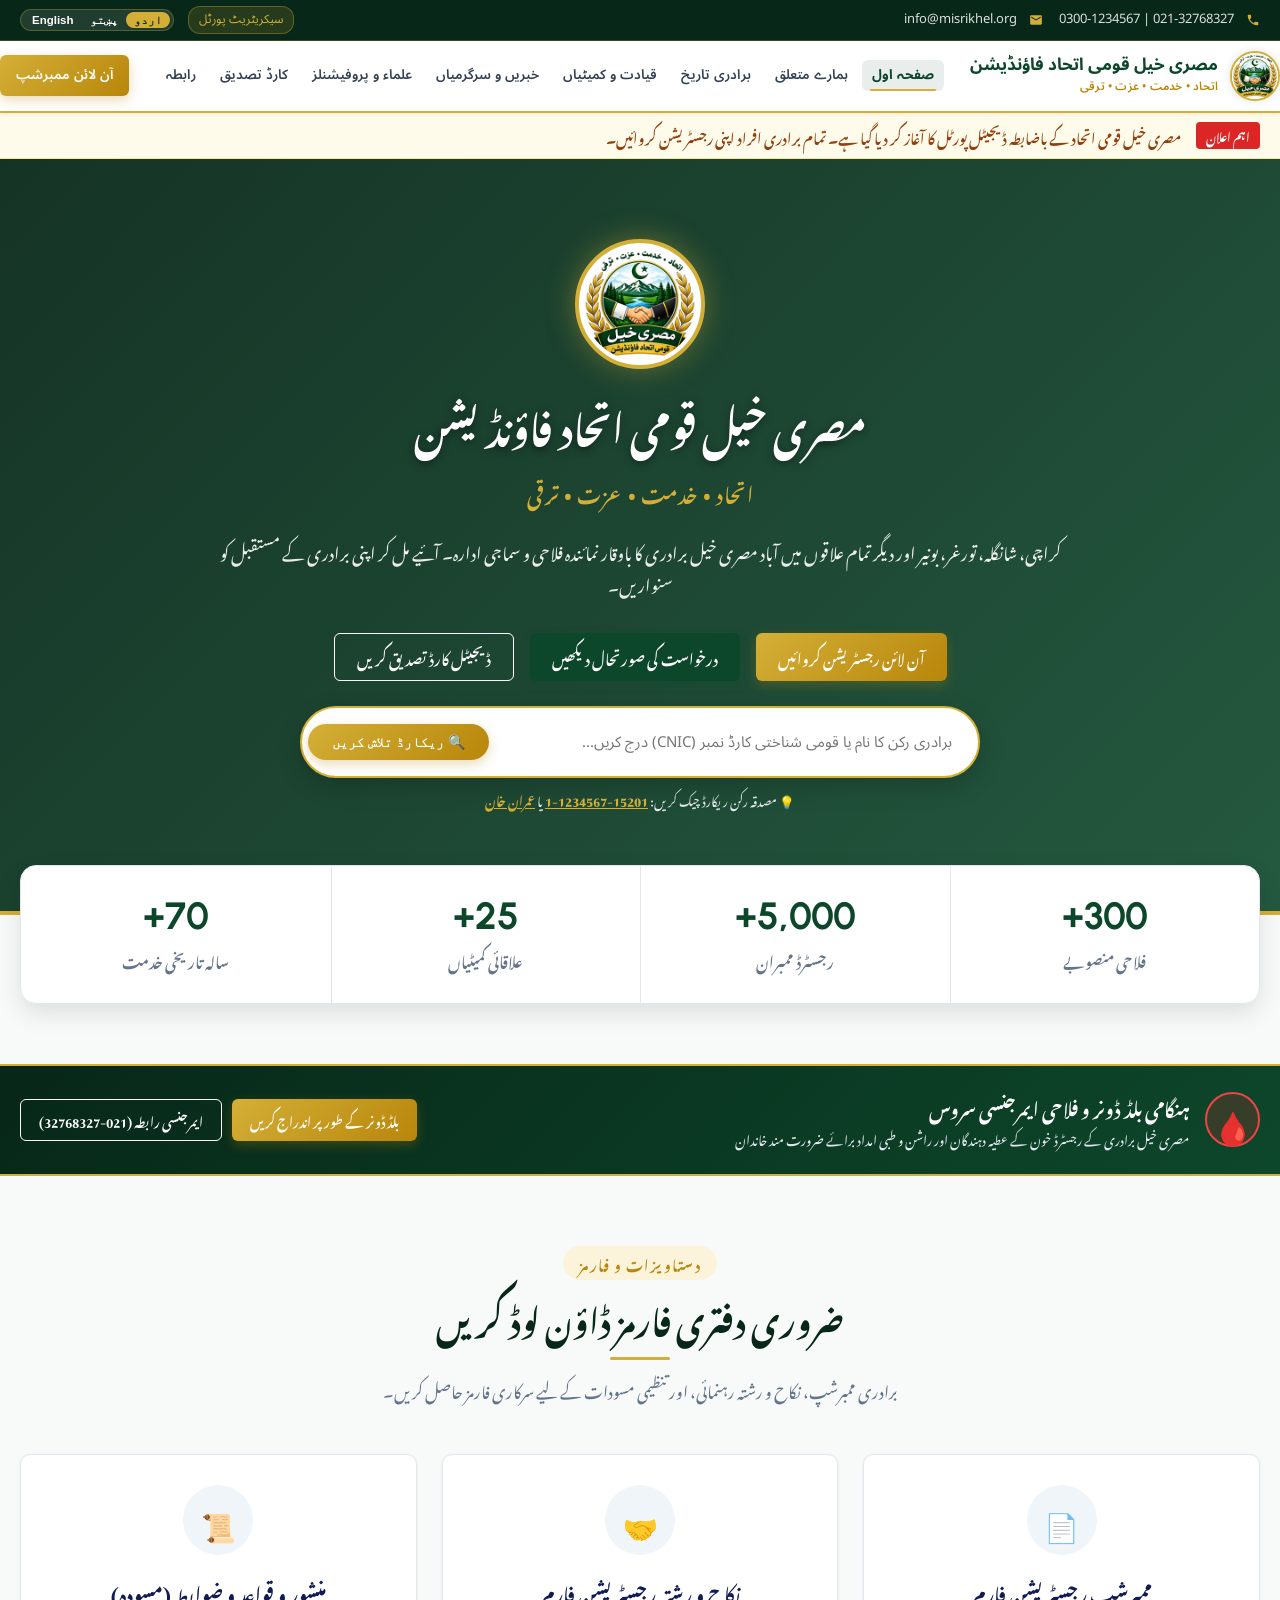
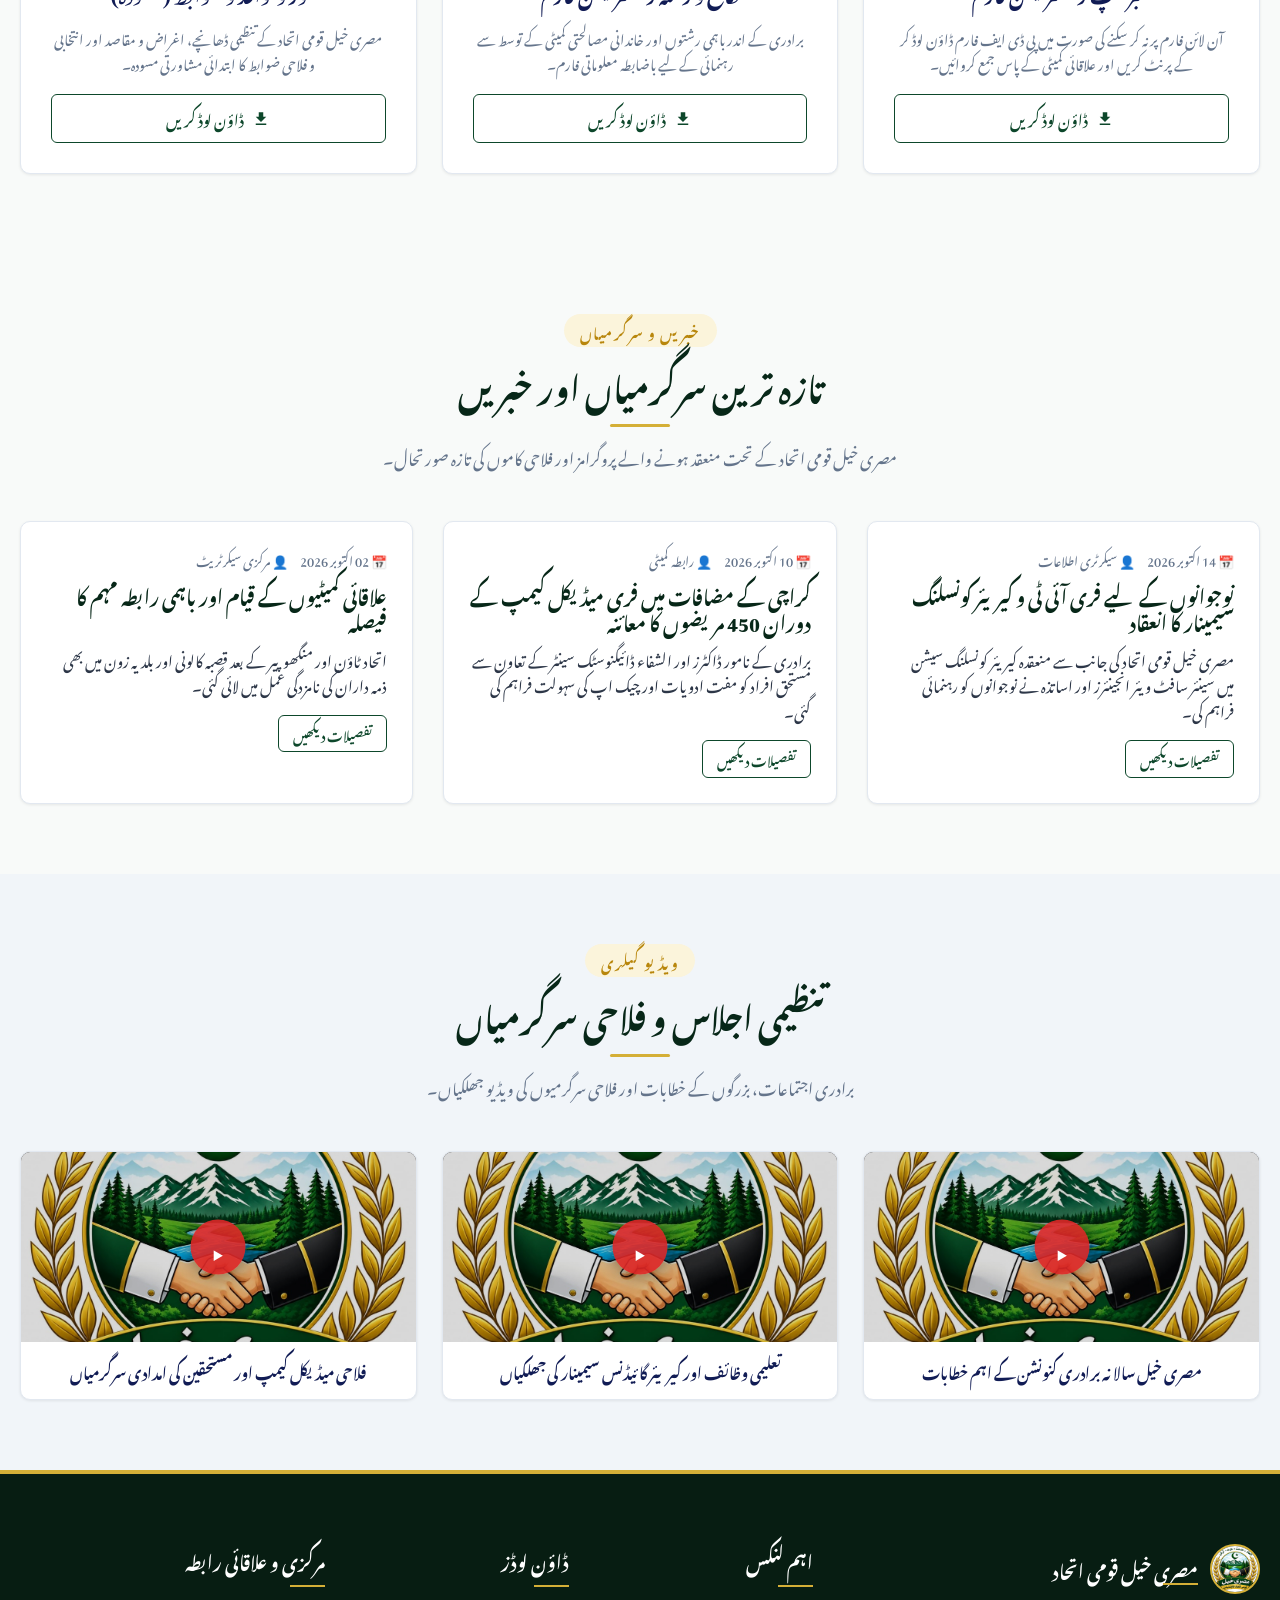
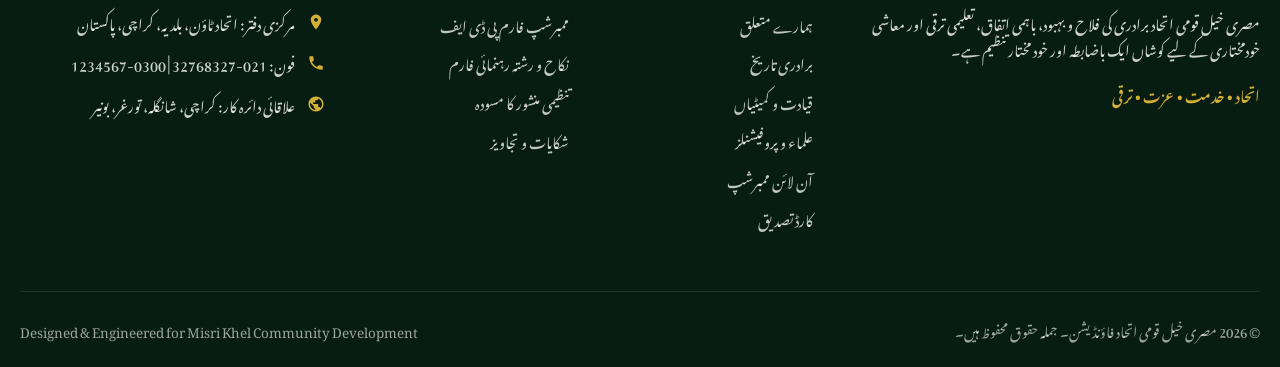
==== commit 8af1c135: "feat: Add CNIC & Name member lookup, mandatory 300 PKR registration fee with receipt upload, 3D smar" ====
--- a/index.html
+++ b/index.html
@@ -4,9 +4,9 @@
     <meta charset="UTF-8">
     <meta name="viewport" content="width=device-width, initial-scale=1.0">
     <title>مصری خیل قومی اتحاد فاؤنڈیشن | Misri Khel Qaumi Ittehad</title>
-    <link rel="icon" type="image/jpeg" href="/images/logo.jpg">
-    <link rel="stylesheet" href="/frontend/src/css/style.css">
-    <link rel="stylesheet" href="/frontend/src/css/rtl.css">
+    <link rel="icon" type="image/jpeg" href="images/logo.jpg">
+    <link rel="stylesheet" href="style.css">
+    <link rel="stylesheet" href="rtl.css">
 </head>
 <body class="lang-ur">
 
@@ -26,10 +26,10 @@
 
             <div style="display: flex; align-items: center; gap: 14px;">
                 <!-- Admin Secretariat Link in Top Utility Bar -->
-                <a href="/admin.html" class="top-bar-admin-badge" data-i18n="nav_admin">
-                    <svg width="12" height="12" viewBox="0 0 24 24" fill="currentColor"><path d="M18 8h-1V6c0-2.76-2.24-5-5-5S7 3.24 7 6v2H6c-1.1 0-2 .9-2 2v10c0 1.1.9 2 2 2h12c1.1 0 2-.9 2-2V10c0-1.1-.9-2-2-2zm-6 9c-1.1 0-2-.9-2-2s.9-2 2-2 2 .9 2 2-.9 2-2 2zm3.1-9H8.9V6c0-1.71 1.39-3.1 3.1-3.1 1.71 0 3.1 1.39 3.1 3.1v2z"/></svg>
-                    <span>سیکریٹریٹ پورٹل</span>
-                </a>
+                <a href="admin.html" class="top-bar-admin-badge" data-i18n="nav_admin">
+    <svg width="12" height="12" viewBox="0 0 24 24" fill="currentColor"><path d="M18 8h-1V6c0-2.76-2.24-5-5-5S7 3.24 7 6v2H6c-1.1 0-2 .9-2 2v10c0 1.1.9 2 2 2h12c1.1 0 2-.9 2-2V10c0-1.1-.9-2-2-2zM9 6c0-1.66 1.34-3 3-3s3 1.34 3 3v2H9V6z"/></svg>
+    <span>سیکریٹریٹ پورٹل</span>
+</a>
 
                 <!-- Language Selector -->
                 <div class="lang-selector">
@@ -44,9 +44,10 @@
     <!-- Main Navigation Header -->
     <header class="main-header">
         <div class="container header-inner">
-            <a href="/index.html" class="brand-wrapper">
-                <img src="/images/logo.jpg" alt="Logo" class="brand-logo">
-                <div class="brand-titles">
+            <a href="index.html" class="brand-wrapper">
+<img src="images/logo.jpg" alt="Logo" class="brand-logo">
+
+<div class="brand-titles">
                     <span class="brand-name" data-i18n="org_name">مصری خیل قومی اتحاد فاؤنڈیشن</span>
                     <span class="brand-motto" data-i18n="motto">اتحاد • خدمت • عزت • ترقی</span>
                 </div>
@@ -54,19 +55,19 @@
 
             <nav>
                 <ul class="nav-menu">
-                    <li><a href="/index.html" class="nav-link active" data-i18n="nav_home">صفحہ اول</a></li>
-                    <li><a href="/about.html" class="nav-link" data-i18n="nav_about">ہمارے متعلق</a></li>
-                    <li><a href="/history.html" class="nav-link" data-i18n="nav_history">برادری تاریخ</a></li>
-                    <li><a href="/leadership.html" class="nav-link" data-i18n="nav_leadership">قیادت و کمیٹیاں</a></li>
-                    <li><a href="/news-events.html" class="nav-link" data-i18n="nav_news">خبریں و سرگرمیاں</a></li>
-                    <li><a href="/professionals.html" class="nav-link" data-i18n="nav_professionals">علماء و پروفیشنلز</a></li>
-                    <li><a href="/verify.html" class="nav-link" data-i18n="nav_verify">کارڈ تصدیق</a></li>
-                    <li><a href="/contact.html" class="nav-link" data-i18n="nav_contact">رابطہ</a></li>
+                    <li><a href="index.html" class="nav-link active" data-i18n="nav_home">صفحہ اول</a></li>
+                    <li><a href="about.html" class="nav-link" data-i18n="nav_about">ہمارے متعلق</a></li>
+                    <li><a href="history.html" class="nav-link" data-i18n="nav_history">برادری تاریخ</a></li>
+                    <li><a href="leadership.html" class="nav-link" data-i18n="nav_leadership">قیادت و کمیٹیاں</a></li>
+                    <li><a href="news-events.html" class="nav-link" data-i18n="nav_news">خبریں و سرگرمیاں</a></li>
+                    <li><a href="professionals.html" class="nav-link" data-i18n="nav_professionals">علماء و پروفیشنلز</a></li>
+                    <li><a href="verify.html" class="nav-link" data-i18n="nav_verify">کارڈ تصدیق</a></li>
+                    <li><a href="contact.html" class="nav-link" data-i18n="nav_contact">رابطہ</a></li>
                 </ul>
             </nav>
 
             <div class="header-actions">
-                <a href="/membership.html" class="btn btn-gold" data-i18n="btn_join">آن لائن ممبرشپ</a>
+                <a href="membership.html" class="btn btn-gold" data-i18n="btn_join">آن لائن ممبرشپ</a>
                 <button class="mobile-toggle" aria-label="Toggle navigation">☰</button>
             </div>
         </div>
@@ -83,16 +84,27 @@
     <!-- Hero Section -->
     <section class="hero-section">
         <div class="container hero-content">
-            <img src="/images/logo.jpg" alt="Misri Khel Emblem" class="hero-crest">
+            <img src="images/logo.jpg" alt="Misri Khel Emblem" class="hero-crest">
             <h1 class="hero-title" data-i18n="hero_title">مصری خیل قومی اتحاد فاؤنڈیشن</h1>
             <p class="hero-subtitle" data-i18n="hero_sub">اتحاد • خدمت • عزت • ترقی</p>
             <p class="hero-desc" data-i18n="hero_desc">
                 کراچی، شانگلہ، تورغر، بونیر اور دیگر تمام علاقوں میں آباد مصری خیل برادری کا باوقار نمائندہ فلاحی و سماجی ادارہ۔ آئیے مل کر اپنی برادری کے مستقبل کو سنواریں اور باہمی تعاون کو فروغ دیں۔
             </p>
             <div class="hero-buttons">
-                <a href="/membership.html" class="btn btn-gold" data-i18n="btn_apply">آن لائن رجسٹریشن کروائیں</a>
-                <a href="/membership.html#track-status" class="btn btn-primary" data-i18n="btn_track">درخواست کی صورتحال دیکھیں</a>
-                <a href="/verify.html" class="btn btn-outline" style="border-color: #fff; color: #fff;" data-i18n="btn_verify_hero">ڈیجیٹل کارڈ تصدیق کریں</a>
+                <a href="membership.html" class="btn btn-gold" data-i18n="btn_apply">آن لائن رجسٹریشن کروائیں</a>
+                <a href="membership.html#track-status" class="btn btn-primary" data-i18n="btn_track">درخواست کی صورتحال دیکھیں</a>
+                <a href="verify.html" class="btn btn-outline" style="border-color: #fff; color: #fff;" data-i18n="btn_verify_hero">ڈیجیٹل کارڈ تصدیق کریں</a>
+            </div>
+
+            <!-- Global Member & CNIC Search Bar -->
+            <div class="global-search-container">
+                <input type="text" id="homeSearchInput" class="global-search-input" placeholder="برادری رکن کا نام یا قومی شناختی کارڈ نمبر (CNIC) درج کریں..." onkeypress="if(event.key==='Enter') executeHomeSearch()">
+                <button class="btn btn-gold global-search-btn" onclick="executeHomeSearch()">
+                    🔍 ریکارڈ تلاش کریں
+                </button>
+            </div>
+            <div style="margin-top: 10px; font-size: 12.5px; color: #E2E8F0;">
+                💡 مصدقہ رکن ریکارڈ چیک کریں: <a href="membership.html?q=15201-1234567-1#track-status" style="color: #D4AF37; font-weight: 700; text-decoration: underline;">15201-1234567-1</a> یا <a href="membership.html?q=عمران خان#track-status" style="color: #D4AF37; font-weight: 700; text-decoration: underline;">عمران خان</a>
             </div>
         </div>
     </section>
@@ -117,6 +129,27 @@
                     <div class="stat-number">70+</div>
                     <div class="stat-label" data-i18n="stat_serving">سالہ تاریخی خدمت</div>
                 </div>
+            </div>
+        </div>
+    </section>
+
+    <!-- Emergency Blood Donors & Welfare Relief Banner -->
+    <section style="background: linear-gradient(135deg, #072718 0%, #0D472B 100%); color: #fff; padding: 25px 0; border-top: 2px solid #D4AF37; border-bottom: 2px solid #D4AF37;">
+        <div class="container" style="display: flex; justify-content: space-between; align-items: center; flex-wrap: wrap; gap: 15px;">
+            <div style="display: flex; align-items: center; gap: 15px;">
+                <span style="font-size: 32px; background: rgba(220, 38, 38, 0.2); border: 2px solid #ef4444; border-radius: 50%; width: 55px; height: 55px; display: flex; align-items: center; justify-content: center;">🩸</span>
+                <div>
+                    <h3 style="margin: 0; font-size: 18px; color: #fff;">ہنگامی بلڈ ڈونر و فلاحی ایمرجنسی سروس</h3>
+                    <p style="margin: 3px 0 0 0; font-size: 13px; color: #E2E8F0;">مصری خیل برادری کے رجسٹرڈ خون کے عطیہ دہندگان اور راشن و طبی امداد برائے ضرورت مند خاندان</p>
+                </div>
+            </div>
+            <div style="display: flex; gap: 10px;">
+                <a href="membership.html" class="btn btn-gold" style="font-size: 13px; padding: 8px 18px;">
+                    بلڈ ڈونر کے طور پر اندراج کریں
+                </a>
+                <a href="contact.html" class="btn btn-outline" style="border-color: #fff; color: #fff; font-size: 13px; padding: 8px 18px;">
+                    ایمرجنسی رابطہ (021-32768327)
+                </a>
             </div>
         </div>
     </section>
@@ -194,7 +227,7 @@
                         <p class="news-excerpt">
                             مصری خیل قومی اتحاد کی جانب سے منعقدہ کیریئر کونسلنگ سیشن میں سینئر سافٹ ویئر انجینئرز اور اساتذہ نے نوجوانوں کو رہنمائی فراہم کی۔
                         </p>
-                        <a href="/news-events.html" class="btn btn-outline" style="padding: 6px 14px; font-size: 13px;">تفصیلات دیکھیں</a>
+                        <a href="news-events.html" class="btn btn-outline" style="padding: 6px 14px; font-size: 13px;">تفصیلات دیکھیں</a>
                     </div>
                 </div>
 
@@ -208,7 +241,7 @@
                         <p class="news-excerpt">
                             برادری کے نامور ڈاکٹرز اور الشفاء ڈائیگنوسٹک سینٹر کے تعاون سے مستحق افراد کو مفت ادویات اور چیک اپ کی سہولت فراہم کی گئی۔
                         </p>
-                        <a href="/news-events.html" class="btn btn-outline" style="padding: 6px 14px; font-size: 13px;">تفصیلات دیکھیں</a>
+                        <a href="news-events.html" class="btn btn-outline" style="padding: 6px 14px; font-size: 13px;">تفصیلات دیکھیں</a>
                     </div>
                 </div>
 
@@ -222,7 +255,7 @@
                         <p class="news-excerpt">
                             اتحاد ٹاؤن اور منگھوپیر کے بعد قصبہ کالونی اور بلدیہ زون میں بھی ذمہ داران کی نامزدگی عمل میں لائی گئی۔
                         </p>
-                        <a href="/news-events.html" class="btn btn-outline" style="padding: 6px 14px; font-size: 13px;">تفصیلات دیکھیں</a>
+                        <a href="news-events.html" class="btn btn-outline" style="padding: 6px 14px; font-size: 13px;">تفصیلات دیکھیں</a>
                     </div>
                 </div>
             </div>
@@ -241,7 +274,7 @@
             <div class="video-grid">
                 <div class="video-card">
                     <div class="video-thumb">
-                        <img src="/images/logo.jpg" alt="Video thumb">
+                        <img src="images/logo.jpg" alt="Video thumb">
                         <div class="video-play-btn">▶</div>
                     </div>
                     <div class="video-title">مصری خیل سالانہ برادری کنونشن کے اہم خطابات</div>
@@ -249,7 +282,7 @@
 
                 <div class="video-card">
                     <div class="video-thumb">
-                        <img src="/images/logo.jpg" alt="Video thumb">
+                        <img src="images/logo.jpg" alt="Video thumb">
                         <div class="video-play-btn">▶</div>
                     </div>
                     <div class="video-title">تعلیمی وظائف اور کیریئر گائیڈنس سیمینار کی جھلکیاں</div>
@@ -257,7 +290,7 @@
 
                 <div class="video-card">
                     <div class="video-thumb">
-                        <img src="/images/logo.jpg" alt="Video thumb">
+                        <img src="images/logo.jpg" alt="Video thumb">
                         <div class="video-play-btn">▶</div>
                     </div>
                     <div class="video-title">فلاحی میڈیکل کیمپ اور مستحقین کی امدادی سرگرمیاں</div>
@@ -273,7 +306,7 @@
                 <!-- Col 1: About -->
                 <div class="footer-col footer-about">
                     <div style="display: flex; align-items: center; gap: 12px; margin-bottom: 15px;">
-                        <img src="/images/logo.jpg" alt="Logo" style="width: 50px; height: 50px; border-radius: 50%; border: 2px solid var(--secondary);">
+                        <img src="images/logo.jpg" alt="Logo" style="width: 50px; height: 50px; border-radius: 50%; border: 2px solid var(--secondary);">
                         <h4 style="margin-bottom: 0; padding-bottom: 0;" data-i18n="org_name_short">مصری خیل قومی اتحاد</h4>
                     </div>
                     <p data-i18n="footer_about_text">
@@ -286,12 +319,12 @@
                 <div class="footer-col">
                     <h4 data-i18n="footer_links_title">اہم لنکس</h4>
                     <ul class="footer-links">
-                        <li><a href="/about.html" data-i18n="nav_about">ہمارے متعلق</a></li>
-                        <li><a href="/history.html" data-i18n="nav_history">برادری تاریخ</a></li>
-                        <li><a href="/leadership.html" data-i18n="nav_leadership">قیادت و کمیٹیاں</a></li>
-                        <li><a href="/professionals.html" data-i18n="nav_professionals">علماء و پروفیشنلز ڈائریکٹری</a></li>
-                        <li><a href="/membership.html" data-i18n="btn_join">آن لائن ممبرشپ فارم</a></li>
-                        <li><a href="/verify.html" data-i18n="nav_verify">ڈیجیٹل کارڈ کی تصدیق</a></li>
+                        <li><a href="about.html" data-i18n="nav_about">ہمارے متعلق</a></li>
+                        <li><a href="history.html" data-i18n="nav_history">برادری تاریخ</a></li>
+                        <li><a href="leadership.html" data-i18n="nav_leadership">قیادت و کمیٹیاں</a></li>
+                        <li><a href="professionals.html" data-i18n="nav_professionals">علماء و پروفیشنلز ڈائریکٹری</a></li>
+                        <li><a href="membership.html" data-i18n="btn_join">آن لائن ممبرشپ فارم</a></li>
+                        <li><a href="verify.html" data-i18n="nav_verify">ڈیجیٹل کارڈ کی تصدیق</a></li>
                     </ul>
                 </div>
 
@@ -302,7 +335,7 @@
                         <li><a href="#downloads-section">ممبرشپ فارم پی ڈی ایف</a></li>
                         <li><a href="#downloads-section">نکاح و رشتہ رہنمائی فارم</a></li>
                         <li><a href="#downloads-section">تنظیمی منشور کا مسودہ</a></li>
-                        <li><a href="/contact.html">شکایات و تجاویز</a></li>
+                        <li><a href="contact.html">شکایات و تجاویز</a></li>
                     </ul>
                 </div>
 
@@ -332,8 +365,17 @@
     </footer>
 
     <!-- Scripts -->
-    <script src="/frontend/src/js/i18n.js"></script>
-    <script src="/frontend/src/js/api.js"></script>
-    <script src="/frontend/src/js/app.js"></script>
-</body>
+ <script src="i18n.js"></script>
+<script src="api.js"></script>
+<script src="app.js"></script>
+<script>
+    function executeHomeSearch() {
+        const val = document.getElementById('homeSearchInput').value.trim();
+        if (val) {
+            window.location.href = `membership.html?q=${encodeURIComponent(val)}#track-status`;
+        } else {
+            window.location.href = 'membership.html#track-status';
+        }
+    }
+</script>
 </html>
--- a/style.css
+++ b/style.css
@@ -0,0 +1,1379 @@
+/* Misri Khel Qaumi Ittehad - Design System & Stylesheet */
+@import url('https://fonts.googleapis.com/css2?family=Noto+Nastaliq+Urdu:wght@400;700&family=Noto+Sans+Arabic:wght@400;600;700&family=Outfit:wght@300;400;500;600;700&family=Urbanist:wght@400;500;600;700&display=swap');
+
+:root {
+    --primary: #0D472B;
+    --primary-light: #145A32;
+    --primary-dark: #072718;
+    --secondary: #D4AF37;
+    --secondary-dark: #B8860B;
+    --secondary-light: #FBF4DB;
+    --accent: #F59E0B;
+    --dark: #111C55;
+    --text-main: #2D3748;
+    --text-muted: #64748B;
+    --bg-light: #F8FAF9;
+    --bg-subtle: #F0F5FA;
+    --white: #FFFFFF;
+    --border: #E2E8F0;
+    --shadow-sm: 0 1px 3px rgba(0,0,0,0.08);
+    --shadow-md: 0 4px 14px rgba(13, 71, 43, 0.08);
+    --shadow-lg: 0 10px 25px rgba(0,0,0,0.1);
+    --radius-sm: 6px;
+    --radius-md: 10px;
+    --radius-lg: 16px;
+    --radius-full: 9999px;
+    --font-en: 'Urbanist', 'Outfit', sans-serif;
+    --font-ur: 'Noto Nastaliq Urdu', 'Noto Sans Arabic', serif;
+    --font-ps: 'Noto Sans Arabic', 'Noto Nastaliq Urdu', sans-serif;
+    --transition: all 0.25s ease-in-out;
+}
+
+* {
+    margin: 0;
+    padding: 0;
+    box-sizing: border-box;
+}
+
+body {
+    font-family: var(--font-ur);
+    color: var(--text-main);
+    background-color: var(--bg-light);
+    line-height: 1.8;
+    overflow-x: hidden;
+}
+
+body.lang-en {
+    font-family: var(--font-en);
+    line-height: 1.6;
+}
+
+body.lang-ps {
+    font-family: var(--font-ps);
+    line-height: 1.8;
+}
+
+a {
+    color: inherit;
+    text-decoration: none;
+    transition: var(--transition);
+}
+
+img {
+    max-width: 100%;
+    height: auto;
+    display: block;
+}
+
+/* Container */
+.container {
+    width: 100%;
+    max-width: 1280px;
+    margin: 0 auto;
+    padding: 0 20px;
+}
+
+/* Top Bar */
+.top-bar {
+    background: #072718;
+    color: rgba(255, 255, 255, 0.9);
+    font-size: 13px;
+    padding: 6px 0;
+    border-bottom: 1px solid rgba(212, 175, 55, 0.25);
+    font-family: 'Noto Sans Arabic', 'Segoe UI', Tahoma, sans-serif;
+}
+
+.top-bar-inner {
+    display: flex;
+    justify-content: space-between;
+    align-items: center;
+    gap: 12px;
+}
+
+.top-bar-contact {
+    display: flex;
+    align-items: center;
+    gap: 16px;
+}
+
+.top-bar-contact-item {
+    display: flex;
+    align-items: center;
+    gap: 6px;
+    color: rgba(255, 255, 255, 0.85);
+}
+
+.top-bar-contact-item svg {
+    fill: var(--secondary);
+    width: 14px;
+    height: 14px;
+}
+
+.top-bar-admin-badge {
+    display: inline-flex;
+    align-items: center;
+    gap: 5px;
+    padding: 2px 10px;
+    border-radius: 12px;
+    background: rgba(212, 175, 55, 0.15);
+    border: 1px solid rgba(212, 175, 55, 0.35);
+    color: var(--secondary);
+    font-size: 12px;
+    text-decoration: none;
+    transition: var(--transition);
+}
+
+.top-bar-admin-badge:hover {
+    background: var(--secondary);
+    color: #072718;
+}
+
+.top-bar-social {
+    display: flex;
+    align-items: center;
+    gap: 12px;
+}
+
+.top-bar-social a {
+    color: rgba(255, 255, 255, 0.85);
+    display: flex;
+    align-items: center;
+    justify-content: center;
+    transition: var(--transition);
+}
+
+.top-bar-social a:hover {
+    color: var(--secondary);
+}
+
+/* Language Selector */
+.lang-selector {
+    display: flex;
+    align-items: center;
+    background: rgba(255, 255, 255, 0.1);
+    border: 1px solid rgba(212, 175, 55, 0.3);
+    border-radius: 16px;
+    padding: 2px 3px;
+}
+
+.lang-btn {
+    background: transparent;
+    border: none;
+    color: #fff;
+    padding: 2px 8px;
+    font-size: 11.5px;
+    cursor: pointer;
+    border-radius: 12px;
+    transition: var(--transition);
+    font-weight: 600;
+}
+
+.lang-btn.active {
+    background: var(--secondary);
+    color: #072718;
+}
+
+/* Main Navigation Bar */
+.main-header {
+    background: #fff;
+    box-shadow: var(--shadow-sm);
+    position: sticky;
+    top: 0;
+    z-index: 1000;
+    border-bottom: 2px solid var(--secondary);
+}
+
+.header-inner {
+    display: flex;
+    align-items: center;
+    justify-content: space-between;
+    padding: 10px 0;
+    gap: 15px;
+}
+
+.brand-wrapper {
+    display: flex;
+    align-items: center;
+    gap: 12px;
+    flex-shrink: 0;
+    text-decoration: none;
+}
+
+.brand-logo {
+    width: 50px;
+    height: 50px;
+    object-fit: contain;
+    border-radius: 50%;
+    box-shadow: 0 0 8px rgba(13, 71, 43, 0.15);
+    border: 2px solid var(--secondary);
+    background: #fff;
+    flex-shrink: 0;
+}
+
+.brand-titles {
+    display: flex;
+    flex-direction: column;
+}
+
+.brand-name {
+    font-size: 17px;
+    font-weight: 700;
+    color: var(--primary);
+    line-height: 1.25;
+    font-family: 'Noto Sans Arabic', 'Segoe UI', Tahoma, sans-serif;
+}
+
+.brand-motto {
+    font-size: 11.5px;
+    color: var(--secondary-dark);
+    font-weight: 600;
+    letter-spacing: 0.2px;
+    font-family: 'Noto Sans Arabic', 'Segoe UI', Tahoma, sans-serif;
+}
+
+.nav-menu {
+    display: flex;
+    align-items: center;
+    list-style: none;
+    gap: 4px;
+    margin: 0;
+    padding: 0;
+    font-family: 'Noto Sans Arabic', 'Segoe UI', Tahoma, sans-serif;
+}
+
+.nav-link {
+    font-size: 13.5px;
+    font-weight: 600;
+    color: #334155;
+    padding: 6px 10px;
+    border-radius: 6px;
+    position: relative;
+    transition: var(--transition);
+    white-space: nowrap;
+    display: inline-block;
+    line-height: 1.4;
+    text-decoration: none;
+}
+
+.nav-link:hover {
+    color: var(--primary);
+    background: rgba(13, 71, 43, 0.06);
+}
+
+.nav-link.active {
+    color: var(--primary);
+    background: rgba(13, 71, 43, 0.09);
+    font-weight: 700;
+}
+
+.nav-link.active::after {
+    content: '';
+    position: absolute;
+    bottom: 0px;
+    left: 8px;
+    right: 8px;
+    height: 2px;
+    background: var(--secondary);
+    border-radius: 2px;
+}
+
+.header-actions {
+    display: flex;
+    align-items: center;
+    gap: 10px;
+    flex-shrink: 0;
+}
+
+.header-actions .btn {
+    padding: 8px 16px;
+    font-size: 13.5px;
+    white-space: nowrap;
+    font-family: 'Noto Sans Arabic', 'Segoe UI', Tahoma, sans-serif;
+    border-radius: 6px;
+}
+
+.btn {
+    display: inline-flex;
+    align-items: center;
+    justify-content: center;
+    gap: 8px;
+    padding: 10px 22px;
+    border-radius: var(--radius-sm);
+    font-weight: 600;
+    font-size: 14.5px;
+    cursor: pointer;
+    border: none;
+    transition: var(--transition);
+}
+
+.btn-primary {
+    background: var(--primary);
+    color: #fff;
+    box-shadow: 0 4px 10px rgba(13, 71, 43, 0.25);
+}
+
+.btn-primary:hover {
+    background: var(--primary-light);
+    transform: translateY(-2px);
+    box-shadow: 0 6px 15px rgba(13, 71, 43, 0.35);
+}
+
+.btn-gold {
+    background: linear-gradient(135deg, #D4AF37 0%, #B8860B 100%);
+    color: #fff;
+    box-shadow: 0 4px 12px rgba(184, 134, 11, 0.3);
+}
+
+.btn-gold:hover {
+    background: linear-gradient(135deg, #E5C158 0%, #D4AF37 100%);
+    color: var(--primary-dark);
+    transform: translateY(-2px);
+}
+
+.btn-outline {
+    background: transparent;
+    border: 1.5px solid var(--primary);
+    color: var(--primary);
+}
+
+.btn-outline:hover {
+    background: var(--primary);
+    color: #fff;
+}
+
+.mobile-toggle {
+    display: none;
+    background: transparent;
+    border: none;
+    cursor: pointer;
+    font-size: 24px;
+    color: var(--primary);
+}
+
+/* Urgent Announcement Bar */
+.announcement-ticker {
+    background: #FFFBEB;
+    border-bottom: 1px solid #FDE68A;
+    padding: 9px 0;
+    font-size: 14px;
+    display: flex;
+    align-items: center;
+}
+
+.ticker-inner {
+    display: flex;
+    align-items: center;
+    gap: 15px;
+}
+
+.ticker-badge {
+    background: #DC2626;
+    color: #fff;
+    font-size: 12px;
+    font-weight: 700;
+    padding: 3px 10px;
+    border-radius: 4px;
+    white-space: nowrap;
+}
+
+.ticker-text {
+    color: #92400E;
+    font-weight: 600;
+}
+
+/* Hero Section */
+.hero-section {
+    position: relative;
+    background: linear-gradient(135deg, rgba(7, 39, 24, 0.94) 0%, rgba(13, 71, 43, 0.90) 100%), url('/public/images/hero-bg.jpg') center/cover no-repeat;
+    color: #fff;
+    padding: 80px 0 100px;
+    text-align: center;
+    border-bottom: 4px solid var(--secondary);
+}
+
+.hero-content {
+    max-width: 900px;
+    margin: 0 auto;
+}
+
+.hero-crest {
+    width: 130px;
+    height: 130px;
+    margin: 0 auto 20px;
+    border-radius: 50%;
+    border: 4px solid var(--secondary);
+    box-shadow: 0 0 30px rgba(212, 175, 55, 0.4);
+    background: #fff;
+    padding: 4px;
+}
+
+.hero-title {
+    font-size: 38px;
+    font-weight: 700;
+    color: #fff;
+    margin-bottom: 15px;
+    text-shadow: 0 2px 8px rgba(0,0,0,0.4);
+}
+
+.hero-subtitle {
+    font-size: 20px;
+    color: var(--secondary);
+    font-weight: 600;
+    margin-bottom: 25px;
+    letter-spacing: 1px;
+}
+
+.hero-desc {
+    font-size: 17px;
+    line-height: 1.9;
+    color: rgba(255, 255, 255, 0.9);
+    margin-bottom: 35px;
+}
+
+.hero-buttons {
+    display: flex;
+    justify-content: center;
+    gap: 16px;
+    flex-wrap: wrap;
+}
+
+/* Stats Counter Section (Bantva Memon Jamat Style) */
+.stats-section {
+    margin-top: -50px;
+    position: relative;
+    z-index: 10;
+    margin-bottom: 60px;
+}
+
+.stats-grid {
+    display: grid;
+    grid-template-columns: repeat(4, 1fr);
+    background: #fff;
+    border-radius: var(--radius-lg);
+    box-shadow: var(--shadow-lg);
+    border: 1px solid var(--border);
+    overflow: hidden;
+}
+
+.stat-card {
+    padding: 30px 20px;
+    text-align: center;
+    border-right: 1px solid var(--border);
+    transition: var(--transition);
+}
+
+.stat-card:last-child {
+    border-right: none;
+}
+
+.stat-card:hover {
+    background: #FCFBF7;
+    transform: translateY(-3px);
+}
+
+.stat-number {
+    font-size: 38px;
+    font-weight: 700;
+    color: var(--primary);
+    font-family: var(--font-en);
+    line-height: 1.1;
+    margin-bottom: 8px;
+}
+
+.stat-label {
+    font-size: 15px;
+    color: var(--text-muted);
+    font-weight: 600;
+}
+
+/* Section Common Styles */
+.section-padding {
+    padding: 70px 0;
+}
+
+.section-header {
+    text-align: center;
+    max-width: 700px;
+    margin: 0 auto 50px;
+}
+
+.section-tag {
+    display: inline-block;
+    color: var(--secondary-dark);
+    font-size: 14px;
+    font-weight: 700;
+    text-transform: uppercase;
+    letter-spacing: 1.5px;
+    margin-bottom: 8px;
+    background: var(--secondary-light);
+    padding: 4px 16px;
+    border-radius: 20px;
+}
+
+.section-title {
+    font-size: 32px;
+    color: var(--primary-dark);
+    font-weight: 700;
+    margin-bottom: 15px;
+    position: relative;
+}
+
+.section-title::after {
+    content: '';
+    display: block;
+    width: 60px;
+    height: 3px;
+    background: var(--secondary);
+    margin: 12px auto 0;
+    border-radius: 2px;
+}
+
+.section-subtitle {
+    font-size: 16px;
+    color: var(--text-muted);
+}
+
+/* Memon Samaj Magazine / Publication Grid */
+.samaj-grid {
+    display: grid;
+    grid-template-columns: repeat(auto-fill, minmax(280px, 1fr));
+    gap: 30px;
+}
+
+.samaj-card {
+    background: #fff;
+    border-radius: var(--radius-md);
+    overflow: hidden;
+    box-shadow: var(--shadow-sm);
+    border: 1px solid var(--border);
+    transition: var(--transition);
+    display: flex;
+    flex-direction: column;
+}
+
+.samaj-card:hover {
+    transform: translateY(-5px);
+    box-shadow: var(--shadow-md);
+    border-color: var(--secondary);
+}
+
+.samaj-thumbnail {
+    position: relative;
+    height: 320px;
+    background: #EEF2F6;
+    display: flex;
+    align-items: center;
+    justify-content: center;
+    overflow: hidden;
+}
+
+.samaj-thumbnail img {
+    width: 100%;
+    height: 100%;
+    object-fit: cover;
+    transition: transform 0.4s ease;
+}
+
+.samaj-card:hover .samaj-thumbnail img {
+    transform: scale(1.05);
+}
+
+.samaj-badge {
+    position: absolute;
+    top: 15px;
+    right: 15px;
+    background: var(--primary);
+    color: #fff;
+    font-size: 12px;
+    font-weight: 600;
+    padding: 5px 12px;
+    border-radius: 4px;
+    box-shadow: 0 2px 6px rgba(0,0,0,0.2);
+}
+
+.samaj-body {
+    padding: 20px;
+    flex-grow: 1;
+    display: flex;
+    flex-direction: column;
+    justify-content: space-between;
+}
+
+.samaj-title {
+    font-size: 18px;
+    font-weight: 700;
+    color: var(--primary-dark);
+    margin-bottom: 12px;
+    line-height: 1.4;
+}
+
+.samaj-readmore {
+    display: inline-flex;
+    align-items: center;
+    gap: 6px;
+    color: var(--primary);
+    font-weight: 600;
+    font-size: 14px;
+    margin-top: 15px;
+}
+
+.samaj-readmore:hover {
+    color: var(--secondary-dark);
+}
+
+/* Downloads Section (bmjr.net Style) */
+.downloads-grid {
+    display: grid;
+    grid-template-columns: repeat(auto-fit, minmax(320px, 1fr));
+    gap: 25px;
+}
+
+.download-box {
+    background: #fff;
+    border-radius: var(--radius-md);
+    padding: 30px;
+    border: 1px solid var(--border);
+    text-align: center;
+    box-shadow: var(--shadow-sm);
+    transition: var(--transition);
+}
+
+.download-box:hover {
+    transform: translateY(-6px);
+    box-shadow: var(--shadow-md);
+    border-color: var(--primary);
+}
+
+.download-icon {
+    width: 70px;
+    height: 70px;
+    background: var(--bg-subtle);
+    border-radius: 50%;
+    display: flex;
+    align-items: center;
+    justify-content: center;
+    margin: 0 auto 20px;
+    color: var(--primary);
+    font-size: 28px;
+}
+
+.download-title {
+    font-size: 19px;
+    font-weight: 700;
+    color: var(--dark);
+    margin-bottom: 15px;
+}
+
+/* News & Activities Cards */
+.news-grid {
+    display: grid;
+    grid-template-columns: repeat(auto-fit, minmax(340px, 1fr));
+    gap: 30px;
+}
+
+.news-card {
+    background: #fff;
+    border-radius: var(--radius-md);
+    border: 1px solid var(--border);
+    overflow: hidden;
+    box-shadow: var(--shadow-sm);
+    transition: var(--transition);
+}
+
+.news-card:hover {
+    transform: translateY(-5px);
+    box-shadow: var(--shadow-md);
+}
+
+.news-body {
+    padding: 25px;
+}
+
+.news-meta {
+    font-size: 13px;
+    color: var(--text-muted);
+    margin-bottom: 10px;
+    display: flex;
+    align-items: center;
+    gap: 12px;
+}
+
+.news-title {
+    font-size: 19px;
+    font-weight: 700;
+    color: var(--primary-dark);
+    margin-bottom: 12px;
+    line-height: 1.4;
+}
+
+.news-excerpt {
+    font-size: 15px;
+    color: var(--text-main);
+    line-height: 1.7;
+    margin-bottom: 18px;
+}
+
+/* Video Gallery Section */
+.video-grid {
+    display: grid;
+    grid-template-columns: repeat(auto-fit, minmax(280px, 1fr));
+    gap: 25px;
+}
+
+.video-card {
+    background: #fff;
+    border-radius: var(--radius-md);
+    overflow: hidden;
+    border: 1px solid var(--border);
+    box-shadow: var(--shadow-sm);
+}
+
+.video-thumb {
+    position: relative;
+    height: 190px;
+    background: #000;
+}
+
+.video-thumb img {
+    width: 100%;
+    height: 100%;
+    object-fit: cover;
+    opacity: 0.85;
+}
+
+.video-play-btn {
+    position: absolute;
+    top: 50%;
+    left: 50%;
+    transform: translate(-50%, -50%);
+    width: 55px;
+    height: 55px;
+    background: rgba(220, 38, 38, 0.9);
+    border-radius: 50%;
+    display: flex;
+    align-items: center;
+    justify-content: center;
+    color: #fff;
+    font-size: 20px;
+    cursor: pointer;
+    box-shadow: 0 0 20px rgba(0,0,0,0.5);
+    transition: var(--transition);
+}
+
+.video-play-btn:hover {
+    transform: translate(-50%, -50%) scale(1.1);
+    background: #DC2626;
+}
+
+.video-title {
+    padding: 15px;
+    font-size: 15px;
+    font-weight: 700;
+    color: var(--dark);
+    text-align: center;
+}
+
+/* Footer (Institutional & Prestigious) */
+.main-footer {
+    background: #071D12;
+    color: rgba(255, 255, 255, 0.8);
+    padding: 70px 0 25px;
+    border-top: 4px solid var(--secondary);
+}
+
+.footer-grid {
+    display: grid;
+    grid-template-columns: 2fr 1fr 1fr 1.5fr;
+    gap: 40px;
+    margin-bottom: 50px;
+}
+
+.footer-col h4 {
+    color: #fff;
+    font-size: 18px;
+    font-weight: 700;
+    margin-bottom: 22px;
+    position: relative;
+    padding-bottom: 10px;
+}
+
+.footer-col h4::after {
+    content: '';
+    position: absolute;
+    bottom: 0;
+    right: 0;
+    width: 35px;
+    height: 2px;
+    background: var(--secondary);
+}
+
+body.lang-en .footer-col h4::after {
+    right: auto;
+    left: 0;
+}
+
+.footer-about p {
+    font-size: 14.5px;
+    line-height: 1.8;
+    margin-bottom: 20px;
+}
+
+.footer-links {
+    list-style: none;
+}
+
+.footer-links li {
+    margin-bottom: 10px;
+}
+
+.footer-links a {
+    color: rgba(255, 255, 255, 0.75);
+    font-size: 14.5px;
+    display: inline-block;
+    transition: var(--transition);
+}
+
+.footer-links a:hover {
+    color: var(--secondary);
+    transform: translateX(-4px);
+}
+
+body.lang-en .footer-links a:hover {
+    transform: translateX(4px);
+}
+
+.footer-contact-item {
+    display: flex;
+    align-items: flex-start;
+    gap: 12px;
+    margin-bottom: 15px;
+    font-size: 14.5px;
+}
+
+.footer-contact-item svg {
+    fill: var(--secondary);
+    width: 18px;
+    height: 18px;
+    flex-shrink: 0;
+    margin-top: 4px;
+}
+
+.footer-bottom {
+    padding-top: 25px;
+    border-top: 1px solid rgba(255, 255, 255, 0.1);
+    display: flex;
+    justify-content: space-between;
+    align-items: center;
+    flex-wrap: wrap;
+    gap: 15px;
+    font-size: 13.5px;
+    color: rgba(255, 255, 255, 0.6);
+}
+
+/* Forms & Membership Portal */
+.form-card {
+    background: #fff;
+    border-radius: var(--radius-lg);
+    padding: 40px;
+    box-shadow: var(--shadow-md);
+    border: 1px solid var(--border);
+    max-width: 800px;
+    margin: 0 auto;
+}
+
+.form-group {
+    margin-bottom: 20px;
+}
+
+.form-label {
+    display: block;
+    font-size: 14.5px;
+    font-weight: 600;
+    color: var(--primary-dark);
+    margin-bottom: 6px;
+}
+
+.form-control {
+    width: 100%;
+    padding: 12px 16px;
+    border: 1.5px solid var(--border);
+    border-radius: var(--radius-sm);
+    font-size: 15px;
+    font-family: inherit;
+    transition: var(--transition);
+    background: #FAFAFA;
+}
+
+.form-control:focus {
+    border-color: var(--primary);
+    background: #fff;
+    outline: none;
+    box-shadow: 0 0 0 3px rgba(13, 71, 43, 0.12);
+}
+
+.form-row {
+    display: grid;
+    grid-template-columns: 1fr 1fr;
+    gap: 20px;
+}
+
+/* Universal Responsive Grid System */
+.grid {
+    display: grid;
+    gap: 24px;
+}
+.grid-2 { grid-template-columns: repeat(2, 1fr); }
+.grid-3 { grid-template-columns: repeat(3, 1fr); }
+.grid-4 { grid-template-columns: repeat(4, 1fr); }
+
+/* Custom Page Layout Grids */
+.about-grid {
+    display: grid;
+    grid-template-columns: 1fr 1fr;
+    gap: 30px;
+    margin-bottom: 40px;
+}
+
+.contact-layout-grid {
+    display: grid;
+    grid-template-columns: 1fr 1.2fr;
+    gap: 40px;
+}
+
+.form-row-2col {
+    display: grid;
+    grid-template-columns: 1fr 1fr;
+    gap: 15px;
+}
+
+/* Responsive Breakpoints */
+@media (max-width: 1024px) {
+    .grid-4 {
+        grid-template-columns: repeat(2, 1fr);
+    }
+    .grid-3 {
+        grid-template-columns: repeat(2, 1fr);
+    }
+    .footer-grid {
+        grid-template-columns: 1fr 1fr;
+    }
+    .stats-grid {
+        grid-template-columns: repeat(2, 1fr);
+    }
+    .stat-card:nth-child(2) {
+        border-right: none;
+    }
+    .stat-card {
+        border-bottom: 1px solid var(--border);
+    }
+}
+
+@media (max-width: 900px) {
+    .nav-menu {
+        display: none;
+    }
+    .nav-menu.show {
+        display: flex;
+        flex-direction: column;
+        position: absolute;
+        top: 100%;
+        left: 0;
+        right: 0;
+        width: 100%;
+        background: #ffffff;
+        padding: 16px 20px;
+        box-shadow: 0 15px 30px rgba(0, 0, 0, 0.15);
+        border-bottom: 3px solid var(--secondary);
+        z-index: 99999;
+        gap: 6px;
+        animation: slideNavDown 0.22s ease-out;
+    }
+    .nav-menu.show .nav-link {
+        padding: 12px 14px;
+        font-size: 15px;
+        border-radius: 6px;
+        border-bottom: 1px solid #f1f5f9;
+        width: 100%;
+        display: block;
+        background: #fafafa;
+    }
+    .nav-menu.show .nav-link:last-child {
+        border-bottom: none;
+    }
+    .nav-menu.show .nav-link.active {
+        background: rgba(13, 71, 43, 0.08);
+        color: var(--primary);
+        font-weight: 700;
+    }
+    .mobile-toggle {
+        display: inline-flex;
+        align-items: center;
+        justify-content: center;
+        width: 40px;
+        height: 40px;
+        border-radius: 8px;
+        background: rgba(13, 71, 43, 0.08);
+        border: 1px solid var(--secondary);
+        color: var(--primary);
+        font-size: 20px;
+        cursor: pointer;
+        transition: var(--transition);
+    }
+    .mobile-toggle:hover {
+        background: var(--primary);
+        color: #fff;
+    }
+}
+
+@media (max-width: 768px) {
+    /* Layout and Grids */
+    .grid-4, .grid-3, .grid-2,
+    .about-grid, .contact-layout-grid, .form-row-2col,
+    .downloads-grid, .news-grid, .video-grid, .footer-grid {
+        grid-template-columns: 1fr !important;
+        gap: 20px !important;
+    }
+
+    /* Top Utility Bar */
+    .top-bar-inner {
+        flex-direction: column;
+        gap: 6px;
+        padding: 4px 0;
+        text-align: center;
+    }
+    .top-bar-contact {
+        justify-content: center;
+        font-size: 11.5px;
+        flex-wrap: wrap;
+        gap: 10px;
+    }
+    .top-bar-admin-badge {
+        font-size: 11.5px;
+        padding: 3px 9px;
+    }
+    .lang-selector {
+        padding: 1px 3px;
+    }
+    .lang-btn {
+        padding: 2px 7px;
+        font-size: 11px;
+    }
+
+    /* Header & Brand */
+    .header-inner {
+        padding: 8px 0;
+    }
+    .brand-logo {
+        width: 44px;
+        height: 44px;
+    }
+    .brand-name {
+        font-size: 15px;
+        line-height: 1.25;
+    }
+    .brand-motto {
+        font-size: 10.5px;
+    }
+    .header-actions {
+        gap: 8px;
+    }
+    .header-actions .btn {
+        padding: 7px 12px;
+        font-size: 12px;
+    }
+
+    /* Hero Section */
+    .hero-section {
+        padding: 40px 15px 35px 15px;
+    }
+    .hero-crest {
+        width: 80px;
+        height: 80px;
+        margin-bottom: 15px;
+    }
+    .hero-title {
+        font-size: 24px;
+        line-height: 1.3;
+        margin-bottom: 10px;
+    }
+    .hero-subtitle {
+        font-size: 14px;
+        margin-bottom: 15px;
+    }
+    .hero-desc {
+        font-size: 13.5px;
+        line-height: 1.75;
+        margin-bottom: 25px;
+    }
+    .hero-buttons {
+        flex-direction: column;
+        width: 100%;
+        gap: 10px;
+    }
+    .hero-buttons .btn {
+        width: 100%;
+        text-align: center;
+        padding: 12px 16px;
+        font-size: 14.5px;
+    }
+
+    /* Stats Section */
+    .stats-section {
+        margin-top: 25px;
+    }
+    .stats-grid {
+        grid-template-columns: repeat(2, 1fr);
+        gap: 8px;
+    }
+    .stat-card {
+        padding: 16px 10px;
+        border: 1px solid var(--border);
+        border-radius: var(--radius-sm);
+        background: #fff;
+    }
+    .stat-number {
+        font-size: 24px;
+    }
+    .stat-label {
+        font-size: 12px;
+    }
+
+    /* Form and Inputs */
+    .form-row {
+        grid-template-columns: 1fr;
+        gap: 12px;
+    }
+    .form-control {
+        font-size: 16px; /* Crucial: Prevents unwanted iOS mobile auto-zoom */
+        padding: 10px 12px;
+    }
+    .form-card {
+        padding: 22px 16px;
+    }
+
+    /* Tables & Modals */
+    .table-responsive {
+        width: 100%;
+        overflow-x: auto;
+        -webkit-overflow-scrolling: touch;
+        margin-bottom: 15px;
+    }
+    .admin-table {
+        min-width: 650px;
+        font-size: 12.5px;
+    }
+
+    /* Footer */
+    .footer-bottom-inner {
+        flex-direction: column;
+        gap: 8px;
+        text-align: center;
+    }
+}
+
+@media (max-width: 480px) {
+    .stats-grid {
+        grid-template-columns: 1fr;
+    }
+    .brand-titles {
+        max-width: 200px;
+    }
+    .brand-name {
+        font-size: 13.5px;
+        white-space: nowrap;
+        overflow: hidden;
+        text-overflow: ellipsis;
+    }
+    .brand-motto {
+        display: none;
+    }
+    .header-actions .btn {
+        display: none; /* In very narrow screens, rely on the hamburger drawer */
+    }
+}
+
+@keyframes slideNavDown {
+    from {
+        opacity: 0;
+        transform: translateY(-10px);
+    }
+    to {
+        opacity: 1;
+        transform: translateY(0);
+    }
+}
+
+/* 3D Virtual Card Flip Styles */
+.virtual-card-wrapper {
+    perspective: 1000px;
+    max-width: 440px;
+    width: 100%;
+    margin: 20px auto;
+}
+.virtual-card-inner {
+    position: relative;
+    width: 100%;
+    height: 260px;
+    transition: transform 0.8s cubic-bezier(0.175, 0.885, 0.32, 1.275);
+    transform-style: preserve-3d;
+    cursor: pointer;
+}
+.virtual-card-inner.is-flipped {
+    transform: rotateY(180deg);
+}
+.virtual-card-front, .virtual-card-back {
+    position: absolute;
+    width: 100%;
+    height: 100%;
+    -webkit-backface-visibility: hidden;
+    backface-visibility: hidden;
+    border-radius: 16px;
+    box-shadow: 0 14px 28px rgba(13, 71, 43, 0.25), 0 0 0 2px #D4AF37;
+    overflow: hidden;
+    padding: 20px 22px;
+    display: flex;
+    flex-direction: column;
+    justify-content: space-between;
+}
+.virtual-card-front {
+    background: linear-gradient(135deg, #072718 0%, #0D472B 65%, #145A32 100%);
+    color: #fff;
+}
+.virtual-card-back {
+    background: linear-gradient(135deg, #145A32 0%, #0D472B 50%, #072718 100%);
+    color: #fff;
+    transform: rotateY(180deg);
+    border: 2px dashed rgba(212, 175, 55, 0.6);
+}
+.v-card-header {
+    display: flex;
+    justify-content: space-between;
+    align-items: center;
+    border-bottom: 1px solid rgba(212, 175, 55, 0.4);
+    padding-bottom: 10px;
+}
+.v-card-body {
+    display: flex;
+    justify-content: space-between;
+    align-items: center;
+    margin: 10px 0;
+}
+.v-card-footer {
+    display: flex;
+    justify-content: space-between;
+    align-items: center;
+    border-top: 1px solid rgba(212, 175, 55, 0.3);
+    padding-top: 10px;
+    font-size: 11.5px;
+    color: #E2E8F0;
+}
+
+/* Official Member Dossier Certificate */
+.member-dossier-card {
+    background: #fff;
+    border: 2px solid #D4AF37;
+    border-radius: 16px;
+    padding: 30px;
+    margin-top: 25px;
+    box-shadow: 0 10px 30px rgba(0,0,0,0.06);
+    position: relative;
+    overflow: hidden;
+}
+.dossier-watermark {
+    position: absolute;
+    top: 50%;
+    left: 50%;
+    transform: translate(-50%, -50%);
+    width: 280px;
+    height: 280px;
+    opacity: 0.05;
+    pointer-events: none;
+}
+.dossier-grid {
+    display: grid;
+    grid-template-columns: repeat(2, 1fr);
+    gap: 16px;
+    margin: 20px 0;
+    text-align: right;
+}
+@media (max-width: 600px) {
+    .dossier-grid {
+        grid-template-columns: 1fr !important;
+    }
+}
+.dossier-item {
+    background: #F8FAF9;
+    padding: 12px 16px;
+    border-radius: 8px;
+    border-right: 3px solid #0D472B;
+}
+.dossier-item .label {
+    font-size: 12px;
+    color: #64748B;
+    margin-bottom: 4px;
+}
+.dossier-item .value {
+    font-size: 15px;
+    font-weight: 700;
+    color: #0F172A;
+}
+
+/* Financial Fee Badge */
+.fee-badge-paid {
+    background: #e8f5e9;
+    color: #1b5e20;
+    border: 1px solid #a5d6a7;
+    padding: 6px 14px;
+    border-radius: 20px;
+    font-size: 13px;
+    font-weight: 700;
+    display: inline-flex;
+    align-items: center;
+    gap: 6px;
+}
+
+/* Global Quick Search Box */
+.global-search-container {
+    max-width: 680px;
+    margin: 25px auto 0 auto;
+    background: #fff;
+    padding: 6px;
+    border-radius: 50px;
+    box-shadow: 0 8px 25px rgba(0,0,0,0.18);
+    display: flex;
+    align-items: center;
+    border: 2px solid #D4AF37;
+}
+.global-search-input {
+    flex: 1;
+    border: none;
+    outline: none;
+    padding: 12px 20px;
+    font-size: 15px;
+    border-radius: 50px;
+    font-family: 'Noto Sans Arabic', 'Segoe UI', sans-serif;
+}
+.global-search-btn {
+    border-radius: 50px;
+    padding: 10px 24px;
+    font-size: 14px;
+    font-weight: 700;
+    white-space: nowrap;
+}
+@media (max-width: 600px) {
+    .global-search-container {
+        border-radius: 12px;
+        flex-direction: column;
+        padding: 8px;
+        gap: 8px;
+    }
+    .global-search-input {
+        width: 100%;
+        padding: 10px 12px;
+    }
+    .global-search-btn {
+        width: 100%;
+        border-radius: 8px;
+    }
+}
+
--- a/rtl.css
+++ b/rtl.css
@@ -0,0 +1,65 @@
+/* Misri Khel Qaumi Ittehad - RTL / LTR Directional Styles */
+html[dir="rtl"] body {
+    direction: rtl;
+    text-align: right;
+}
+
+html[dir="ltr"] body {
+    direction: ltr;
+    text-align: left;
+}
+
+/* RTL specifics */
+html[dir="rtl"] .top-bar-contact-item svg {
+    margin-left: 6px;
+    margin-right: 0;
+}
+
+html[dir="ltr"] .top-bar-contact-item svg {
+    margin-right: 6px;
+    margin-left: 0;
+}
+
+html[dir="rtl"] .samaj-badge {
+    right: auto;
+    left: 15px;
+}
+
+html[dir="ltr"] .samaj-badge {
+    left: auto;
+    right: 15px;
+}
+
+html[dir="rtl"] .stat-card {
+    border-left: 1px solid var(--border);
+    border-right: none;
+}
+
+html[dir="rtl"] .stat-card:last-child {
+    border-left: none;
+}
+
+html[dir="ltr"] .stat-card {
+    border-right: 1px solid var(--border);
+    border-left: none;
+}
+
+html[dir="ltr"] .stat-card:last-child {
+    border-right: none;
+}
+
+/* Nastaliq Font Line-height fine-tuning */
+.ur-font {
+    font-family: 'Noto Nastaliq Urdu', serif;
+    line-height: 2.1;
+}
+
+.ps-font {
+    font-family: 'Noto Sans Arabic', sans-serif;
+    line-height: 1.9;
+}
+
+.en-font {
+    font-family: 'Urbanist', 'Outfit', sans-serif;
+    line-height: 1.6;
+}
